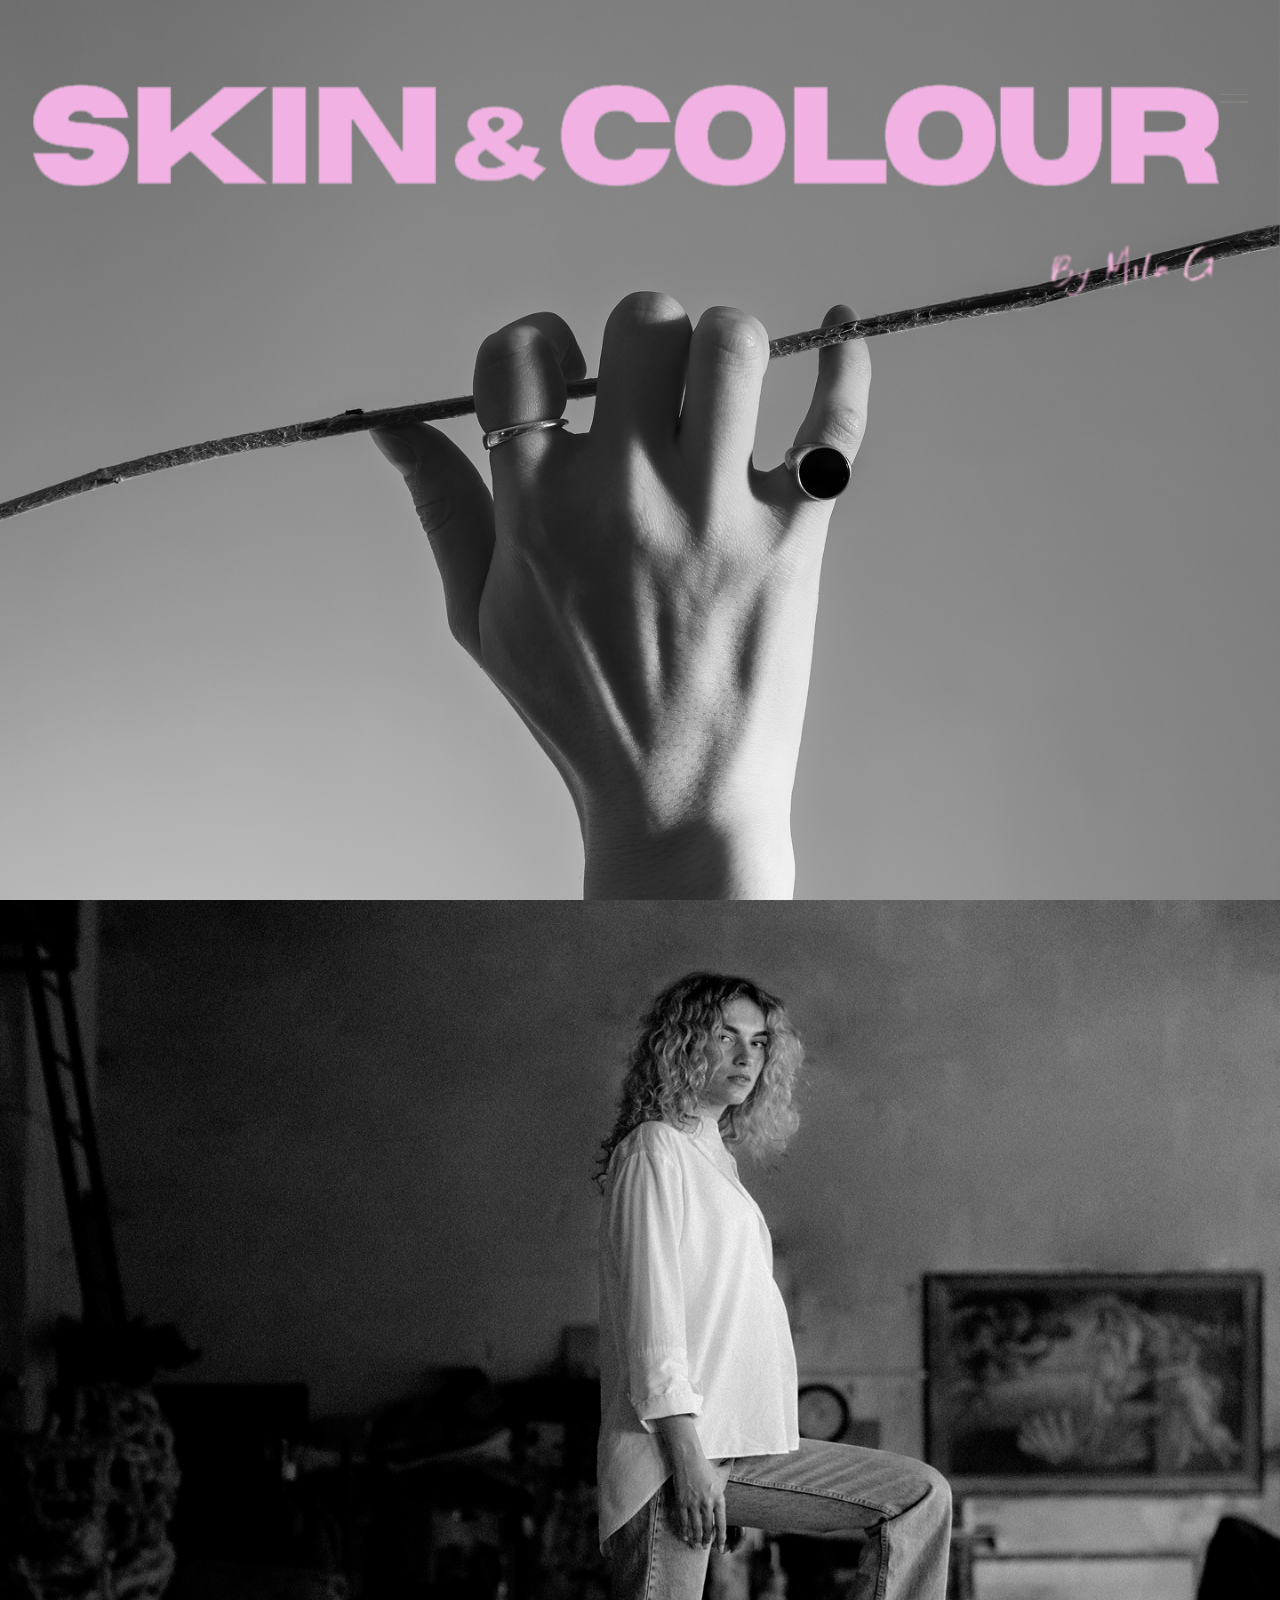
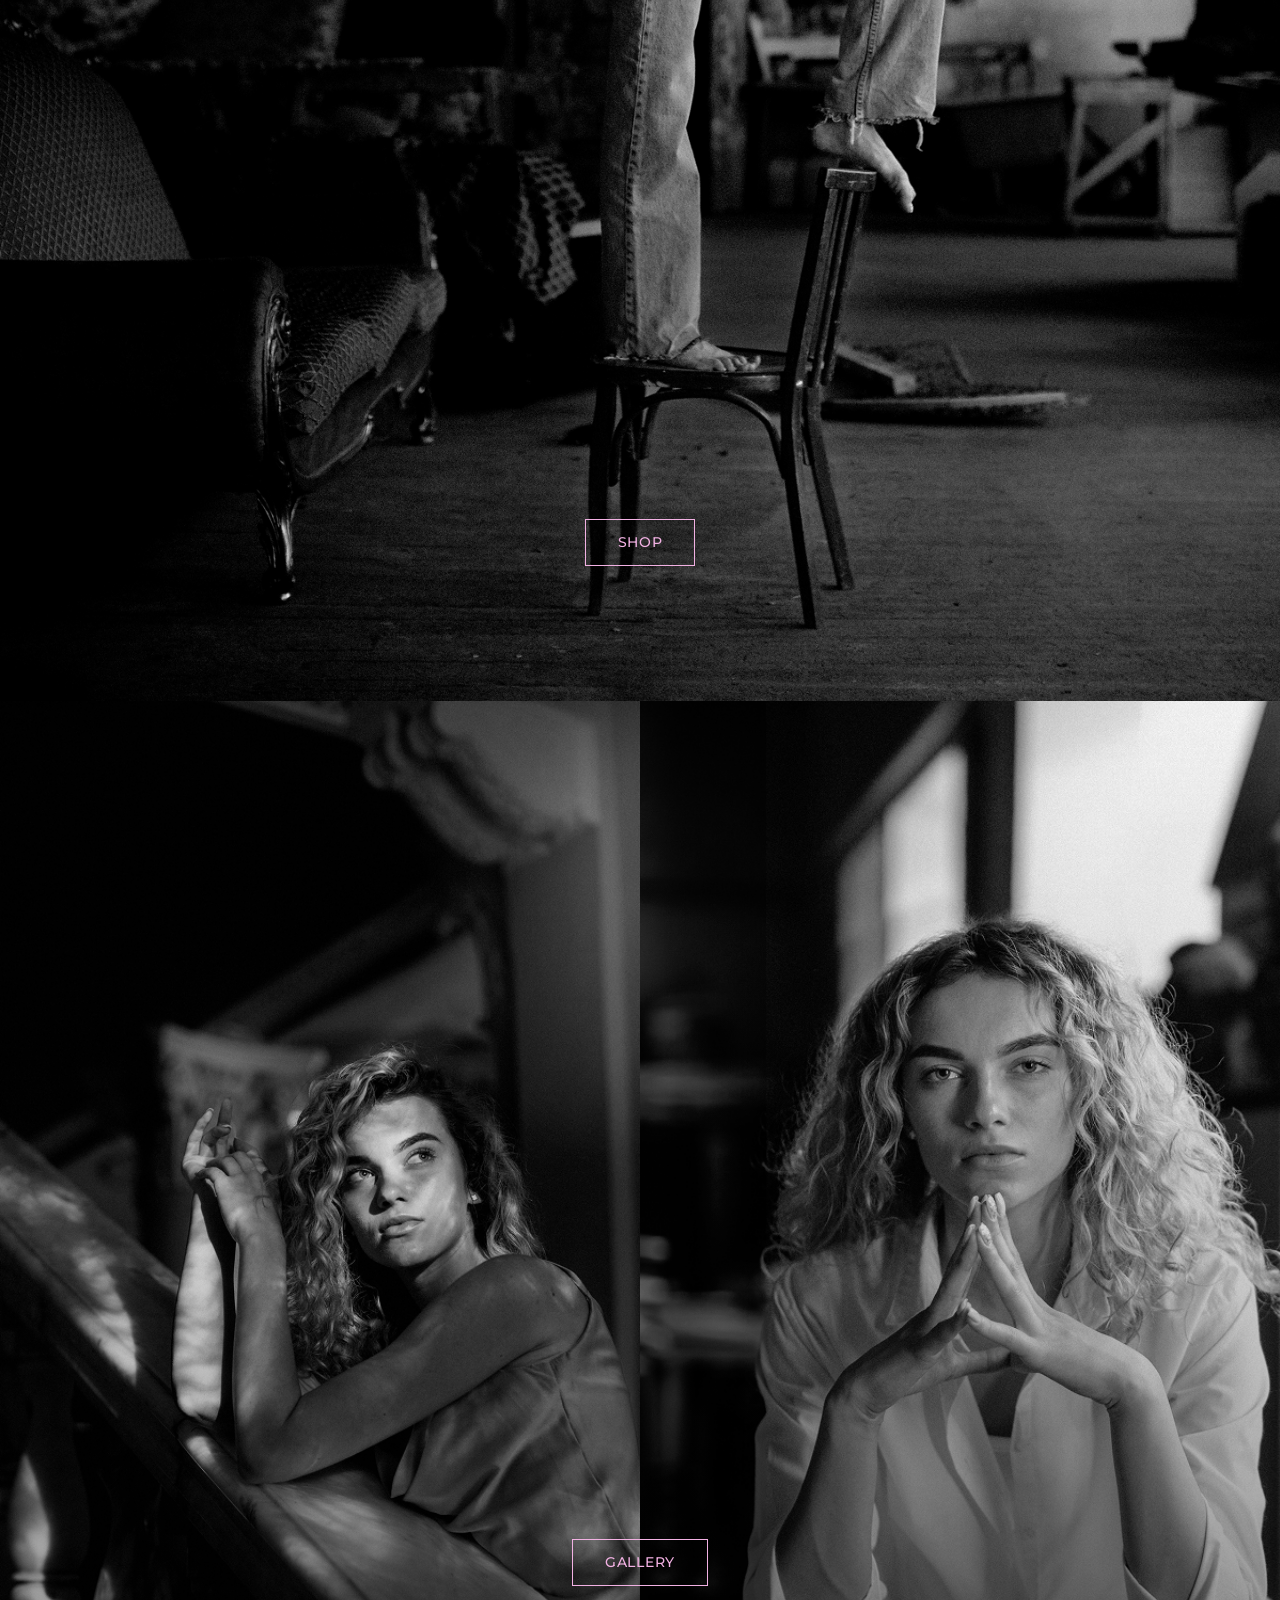
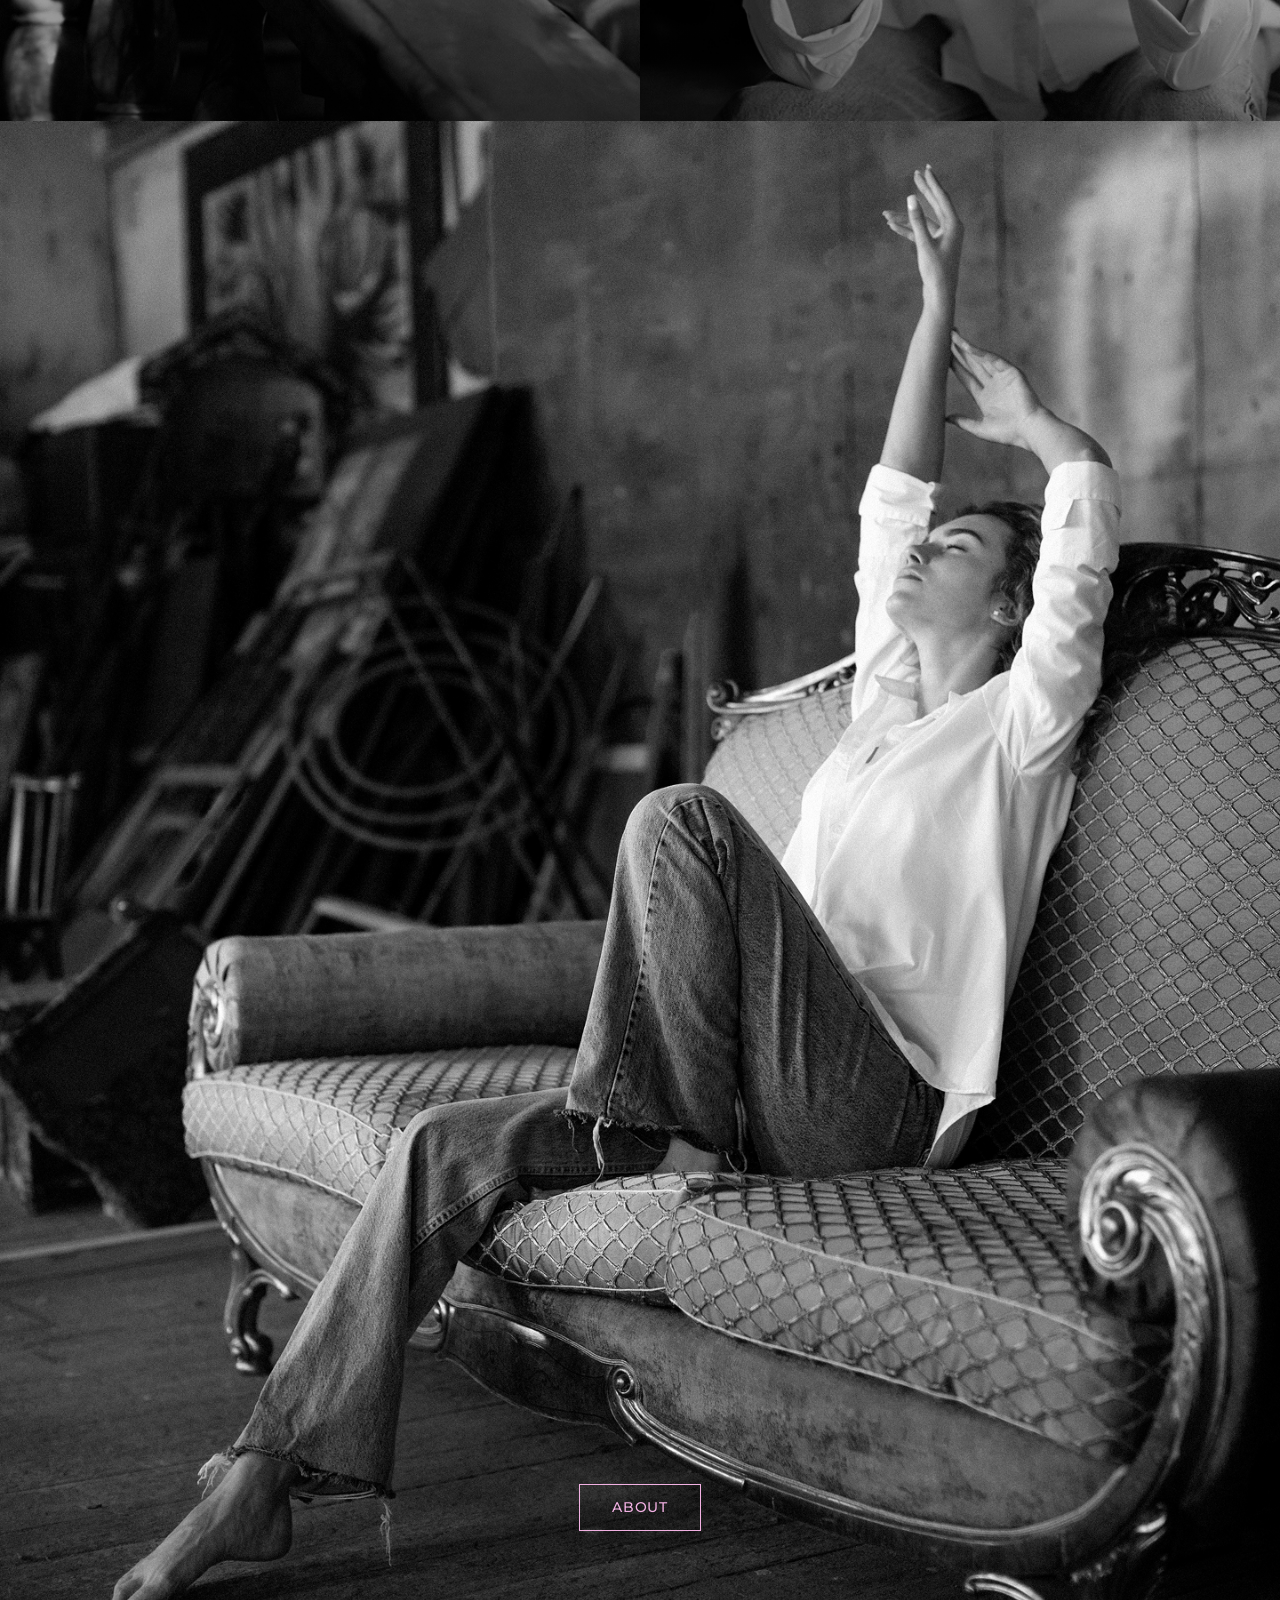
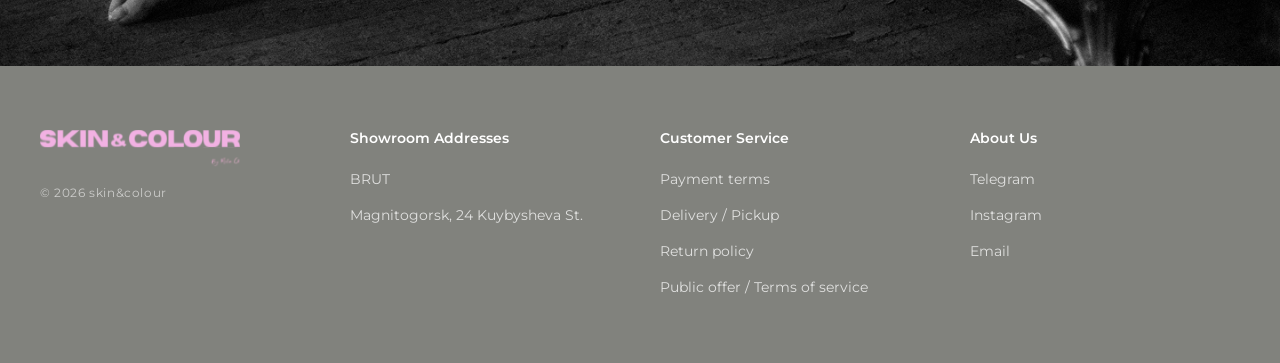
==== index.html @ 5b5ee3be "first commit" ====
<!DOCTYPE html>
<html lang="pt-BR">
<head>
  <meta charset="UTF-8">
  <meta name="viewport" content="width=device-width, initial-scale=1.0">
  <title>Mila — Skin &amp; Colour</title>
  <meta name="description" content="Mila — Skin &amp; Colour. Fotografia editorial e e-commerce.">

  <!-- Fonts -->
  <link rel="preconnect" href="https://fonts.googleapis.com">
  <link rel="preconnect" href="https://fonts.gstatic.com" crossorigin>
  <link href="https://fonts.googleapis.com/css2?family=Montserrat:ital,wght@0,300;0,400;0,500;0,600;0,700;0,800;1,400&display=swap" rel="stylesheet">

  <!-- Styles -->
  <link rel="stylesheet" href="assets/css/main.css">
</head>
<body>

  <!-- Barra de fundo cinza (aparece ao scrollar, fica atrás do header) -->
  <div class="header__bg" aria-hidden="true"></div>

  <!-- ===== HEADER ===== -->
  <header class="header" role="banner">
    <a class="header__logo" href="index.html" aria-label="Mila — página inicial">
      <img src="assets/img/logo.svg" alt="Mila — Skin &amp; Colour">
    </a>

    <button
      class="header__menu-toggle"
      aria-label="Abrir menu"
      aria-expanded="false"
      aria-controls="nav-drawer"
    >
      <span></span>
      <span></span>
    </button>
  </header>

  <!-- Overlay escuro atrás do drawer -->
  <div class="nav-overlay" aria-hidden="true"></div>

  <!-- ===== NAV DRAWER ===== -->
  <nav class="nav-drawer" id="nav-drawer" aria-label="Menu principal">
    <button
      class="nav-drawer__close"
      aria-label="Fechar menu"
    ></button>

    <ul class="nav-drawer__nav" role="list">
      <li><a class="nav-drawer__link" href="index.html">Home</a></li>
      <li><a class="nav-drawer__link" href="shop.html">Shop</a></li>
      <li><a class="nav-drawer__link" href="gallery.html">Gallery</a></li>
      <li><a class="nav-drawer__link" href="about.html">About</a></li>
      <li><a class="nav-drawer__link" href="contact.html">Contact</a></li>
    </ul>
  </nav>

  <main>

    <!-- ===== HERO ===== -->
    <section class="hero" aria-label="Hero">
      <img
        class="hero__image"
        src="assets/img/close-up-hand-with-rings-holding-plant 1.png"
        alt="Detalhe de mão com anéis segurando uma planta"
        loading="eager"
        fetchpriority="high"
      >
    </section>

    <!-- ===== SHOP ===== -->
    <section class="shop" id="shop" aria-label="Shop">
      <img
        class="shop__image"
        src="assets/img/black-white-portrait-beautiful-woman-posing-indoors-chair 2.png"
        alt="Retrato em preto e branco de mulher posando em ambiente interno com cadeira"
        loading="lazy"
      >
      <div class="shop__overlay">
        <a class="btn btn--outline" href="shop.html">Shop</a>
      </div>
    </section>

    <!-- ===== GALLERY ===== -->
    <section class="gallery" id="gallery" aria-label="Gallery">
      <div class="gallery__image-wrap">
        <img
          class="gallery__image"
          src="assets/img/black-white-portrait-beautiful-woman-posing-indoors-dress 1.png"
          alt="Retrato em preto e branco de mulher posando com vestido em ambiente interno"
          loading="lazy"
        >
      </div>
      <div class="gallery__image-wrap">
     <img
        class="about__image"
        src="assets/img/black-white-portrait-beautiful-woman-posing-indoors-chair 3.png"
        alt="Retrato em preto e branco de mulher posando em ambiente interno"
        loading="lazy"
      >
      </div>
      <div class="gallery__overlay">
        <a class="btn btn--outline" href="gallery.html">Gallery</a>
      </div>
    </section>

    <!-- ===== ABOUT ===== -->
    <section class="about" id="about" aria-label="About">
      <img
          class="gallery__image"
          src="assets/img/black-white-portrait-beautiful-woman-posing-indoors-couch 2.png"
          alt="Retrato em preto e branco de mulher posando em sofá"
          loading="lazy"
        >
           
      <div class="about__overlay">
        <a class="btn btn--outline" href="about.html">About</a>
      </div>
    </section>

  </main>

  <!-- ===== FOOTER ===== -->
  <footer class="footer" role="contentinfo">

    <!-- Coluna 1: Logo + copyright -->
    <div class="footer__brand">
      <a class="footer__logo" href="index.html" aria-label="Mila — página inicial">
        <img src="assets/img/logo.svg" alt="Mila — Skin &amp; Colour">
      </a>
      <p class="footer__copy">&copy; 2026 skin&amp;colour</p>
    </div>

    <!-- Coluna 2: Showroom -->
    <div class="footer__col">
      <h3 class="footer__col-title">Showroom Addresses</h3>
      <ul class="footer__col-list" role="list">
        <li><a class="footer__link" href="#">BRUT</a></li>
        <li><a class="footer__link" href="#">Magnitogorsk, 24 Kuybysheva St.</a></li>
      </ul>
    </div>

    <!-- Coluna 3: Customer Service -->
    <div class="footer__col">
      <h3 class="footer__col-title">Customer Service</h3>
      <ul class="footer__col-list" role="list">
        <li><a class="footer__link" href="#">Payment terms</a></li>
        <li><a class="footer__link" href="#">Delivery / Pickup</a></li>
        <li><a class="footer__link" href="#">Return policy</a></li>
        <li><a class="footer__link" href="#">Public offer / Terms of service</a></li>
      </ul>
    </div>

    <!-- Coluna 4: About Us -->
    <div class="footer__col">
      <h3 class="footer__col-title">About Us</h3>
      <ul class="footer__col-list" role="list">
        <li><a class="footer__link" href="#">Telegram</a></li>
        <li><a class="footer__link" href="#">Instagram</a></li>
        <li><a class="footer__link" href="#">Email</a></li>
      </ul>
    </div>

  </footer>

  <!-- Scripts -->
  <script src="assets/js/components/header.js"></script>
  <script src="assets/js/main.js"></script>

</body>
</html>
---- assets/css/main.css ----
@import url('https://fonts.googleapis.com/css2?family=Montserrat:ital,wght@0,300;0,400;0,500;0,600;0,700;0,800;1,400&display=swap');

@import 'variables.css';
@import 'reset.css';
@import 'typography.css';
@import 'buttons.css';

@import 'components/header.css';
@import 'components/hero.css';
@import 'components/shop.css';
@import 'components/gallery.css';
@import 'components/about.css';
@import 'components/footer.css';

@import 'pages/about-page.css';
@import 'pages/gallery-page.css';
@import 'pages/shop-page.css';
@import 'pages/product-page.css';
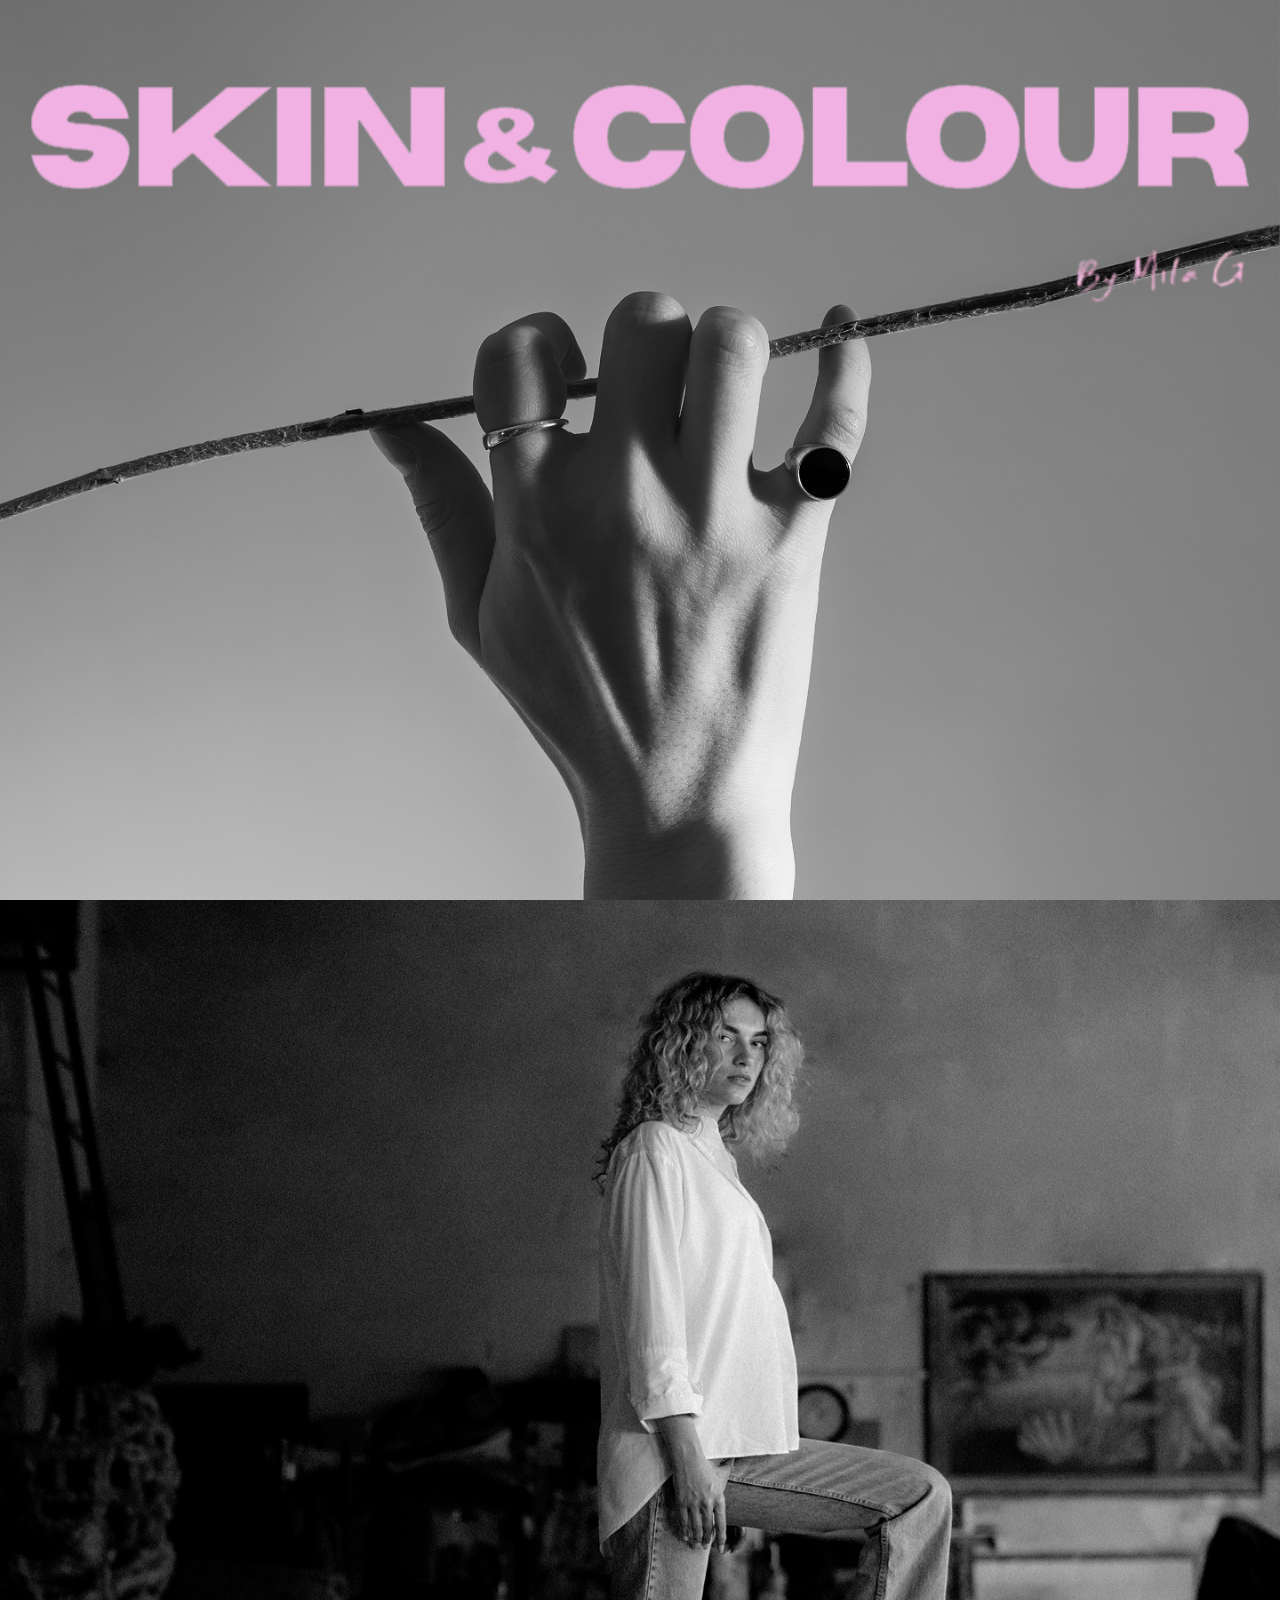
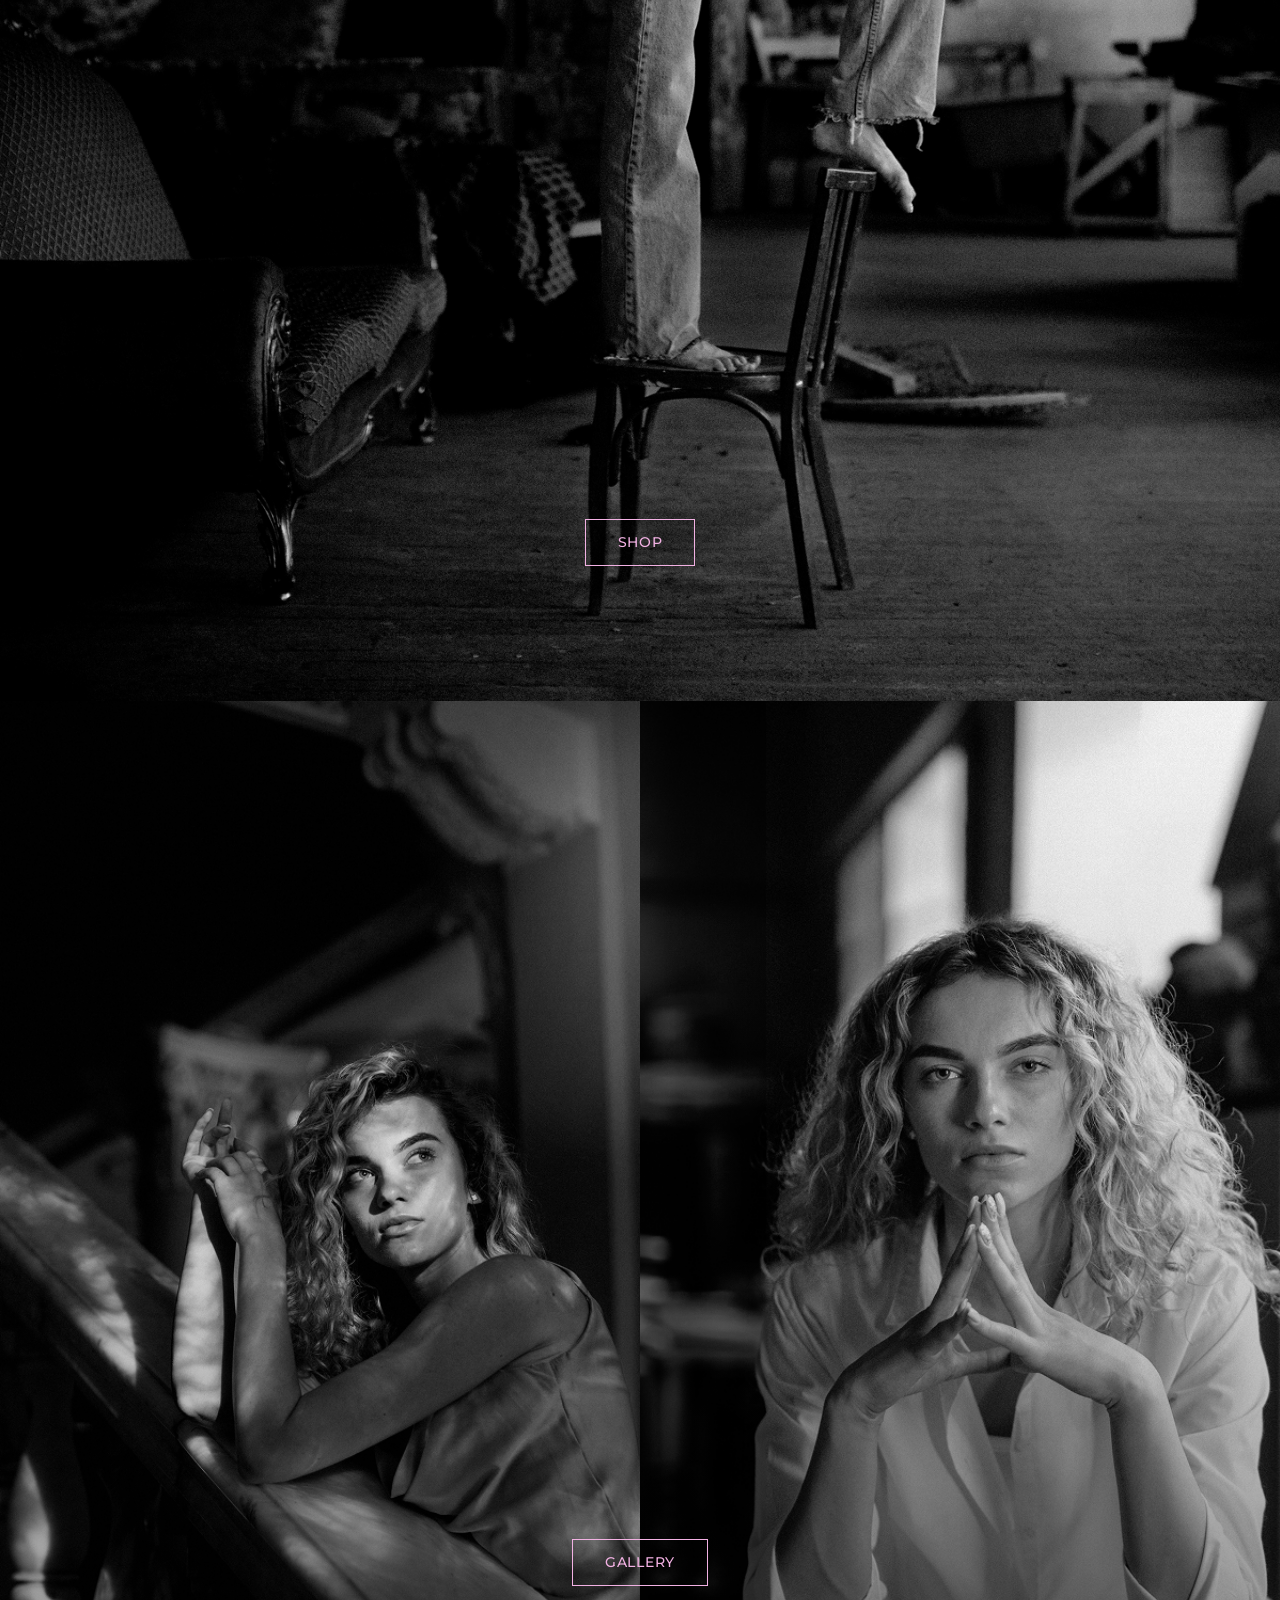
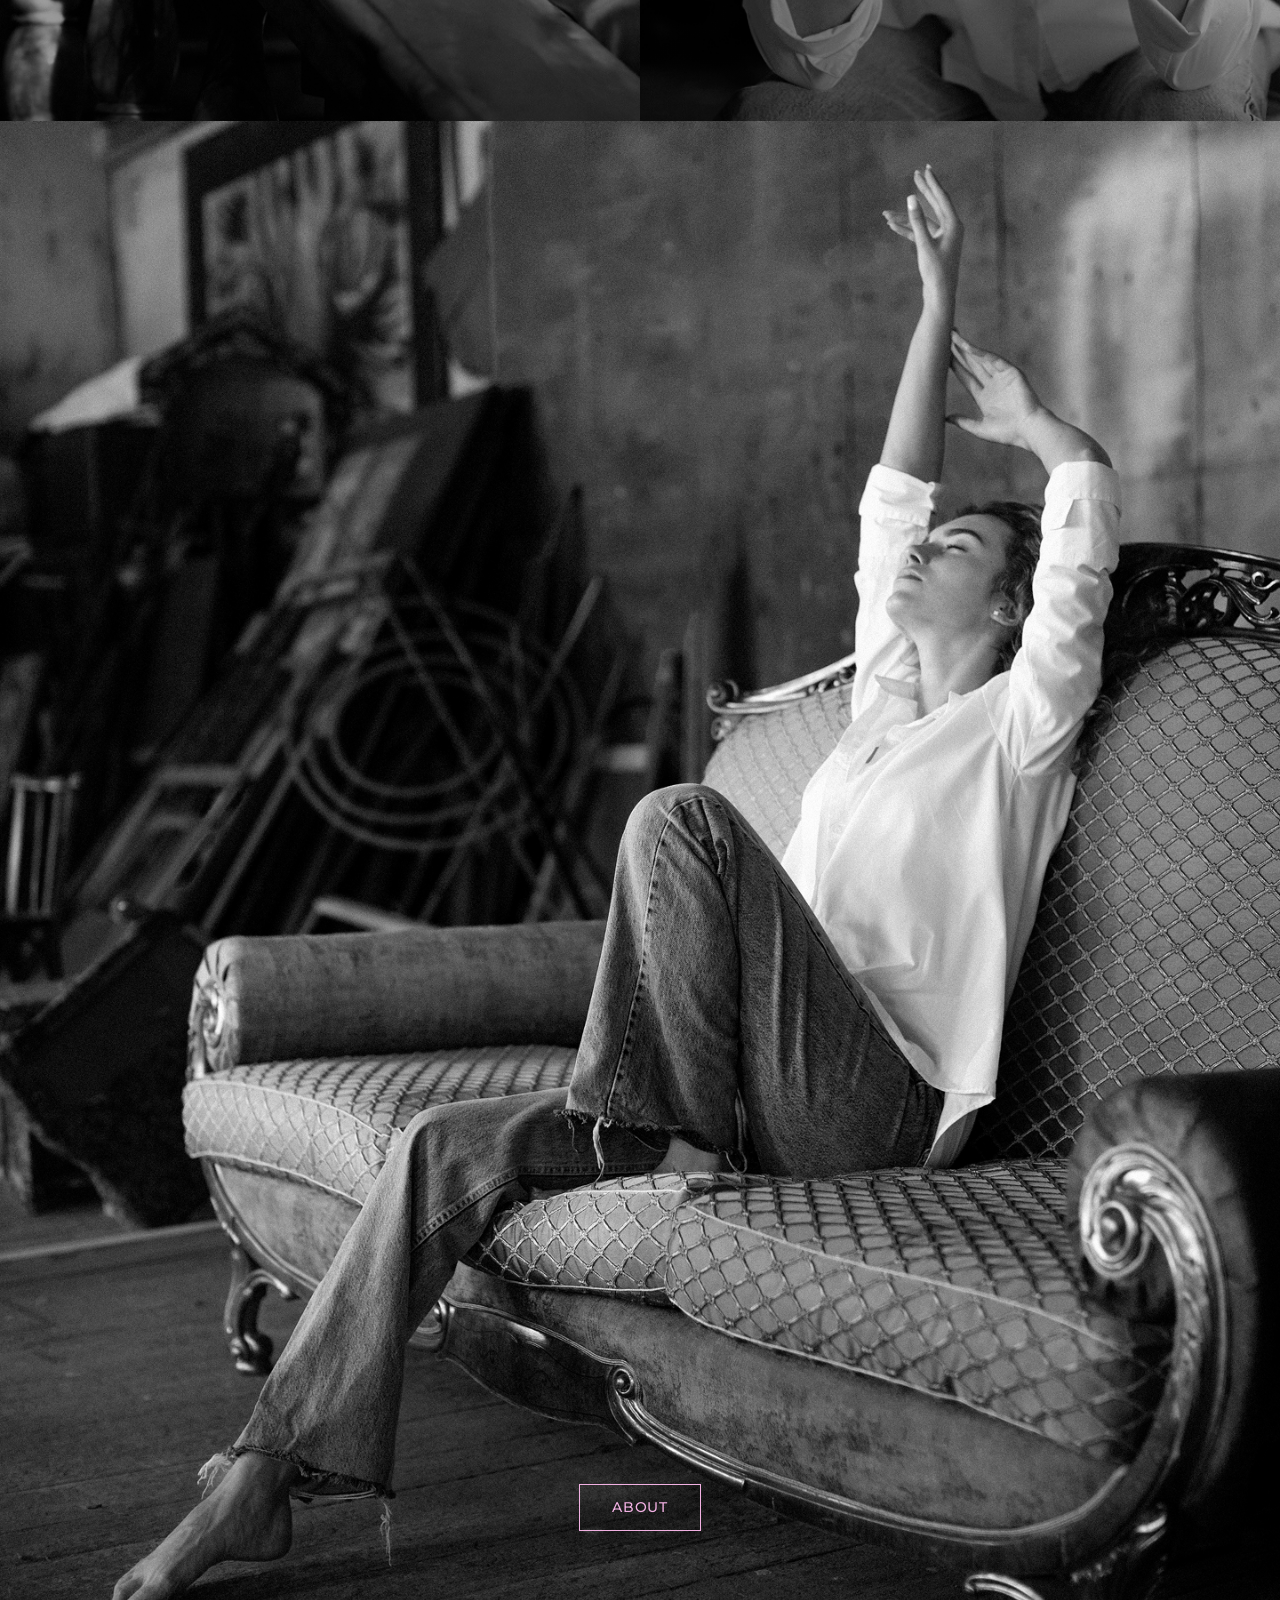
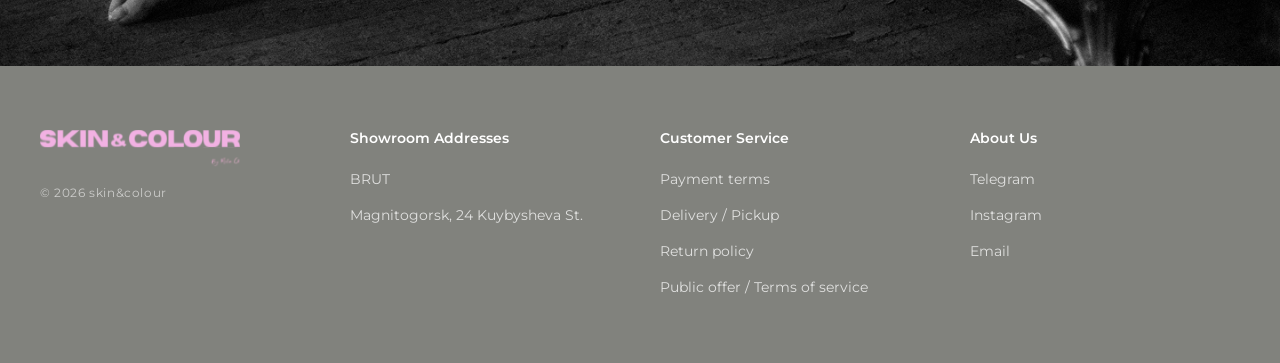
==== commit ec6bf686: "feat: responsive version" ====
--- a/index.html
+++ b/index.html
@@ -25,15 +25,20 @@
       <img src="assets/img/logo.svg" alt="Mila — Skin &amp; Colour">
     </a>
 
-    <button
-      class="header__menu-toggle"
-      aria-label="Abrir menu"
-      aria-expanded="false"
-      aria-controls="nav-drawer"
-    >
-      <span></span>
-      <span></span>
-    </button>
+    <div class="header__actions">
+      <button class="header__cart" aria-label="Carrinho de compras">
+        <img src="assets/img/cart.svg" alt="Carrinho" />
+      </button>
+      <button
+        class="header__menu-toggle"
+        aria-label="Abrir menu"
+        aria-expanded="false"
+        aria-controls="nav-drawer"
+      >
+        <span></span>
+        <span></span>
+      </button>
+    </div>
   </header>
 
   <!-- Overlay escuro atrás do drawer -->
@@ -135,8 +140,8 @@
     <div class="footer__col">
       <h3 class="footer__col-title">Showroom Addresses</h3>
       <ul class="footer__col-list" role="list">
-        <li><a class="footer__link" href="#">BRUT</a></li>
-        <li><a class="footer__link" href="#">Magnitogorsk, 24 Kuybysheva St.</a></li>
+        <li><span class="footer__link">BRUT</span></li>
+        <li><span class="footer__link">Magnitogorsk, 24 Kuybysheva St.</span></li>
       </ul>
     </div>
 
--- a/assets/css/main.css
+++ b/assets/css/main.css
@@ -16,3 +16,5 @@
 @import 'pages/gallery-page.css';
 @import 'pages/shop-page.css';
 @import 'pages/product-page.css';
+@import 'pages/shipping-page.css';
+@import 'pages/contact-page.css';
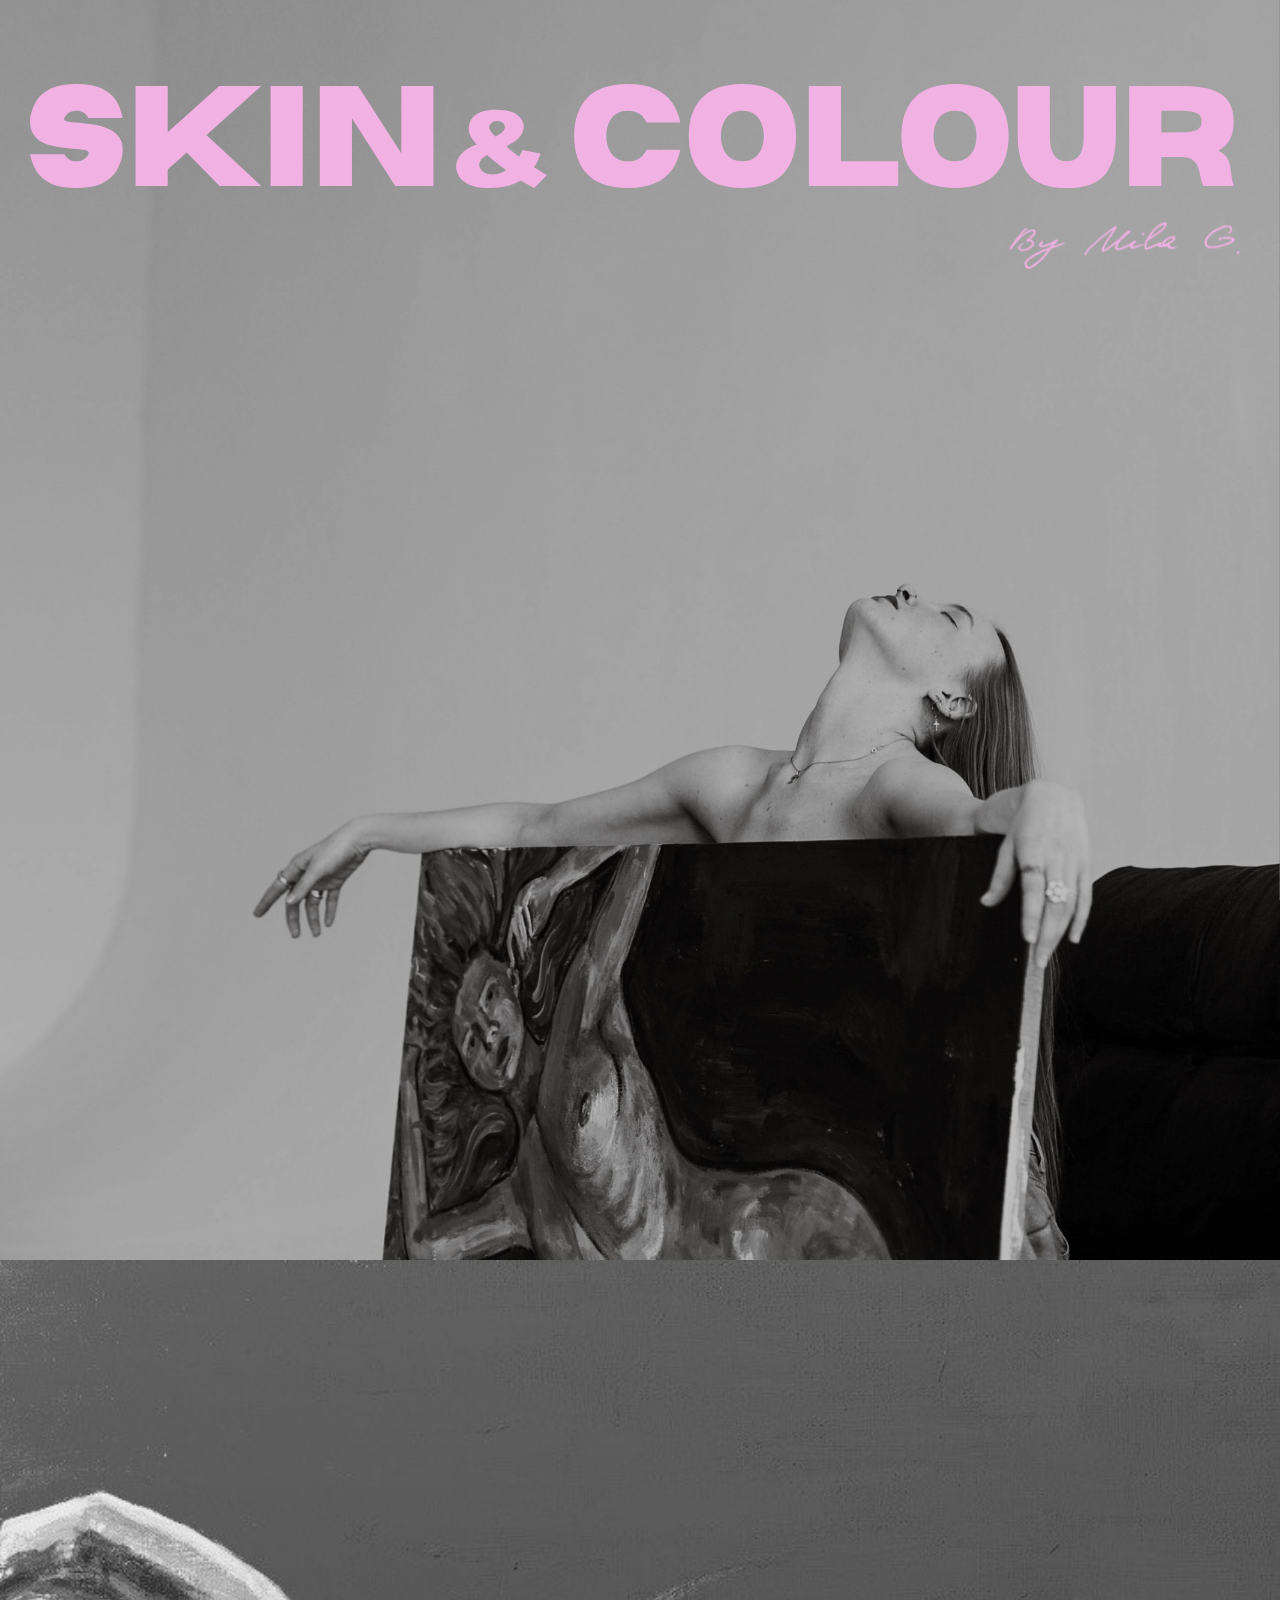
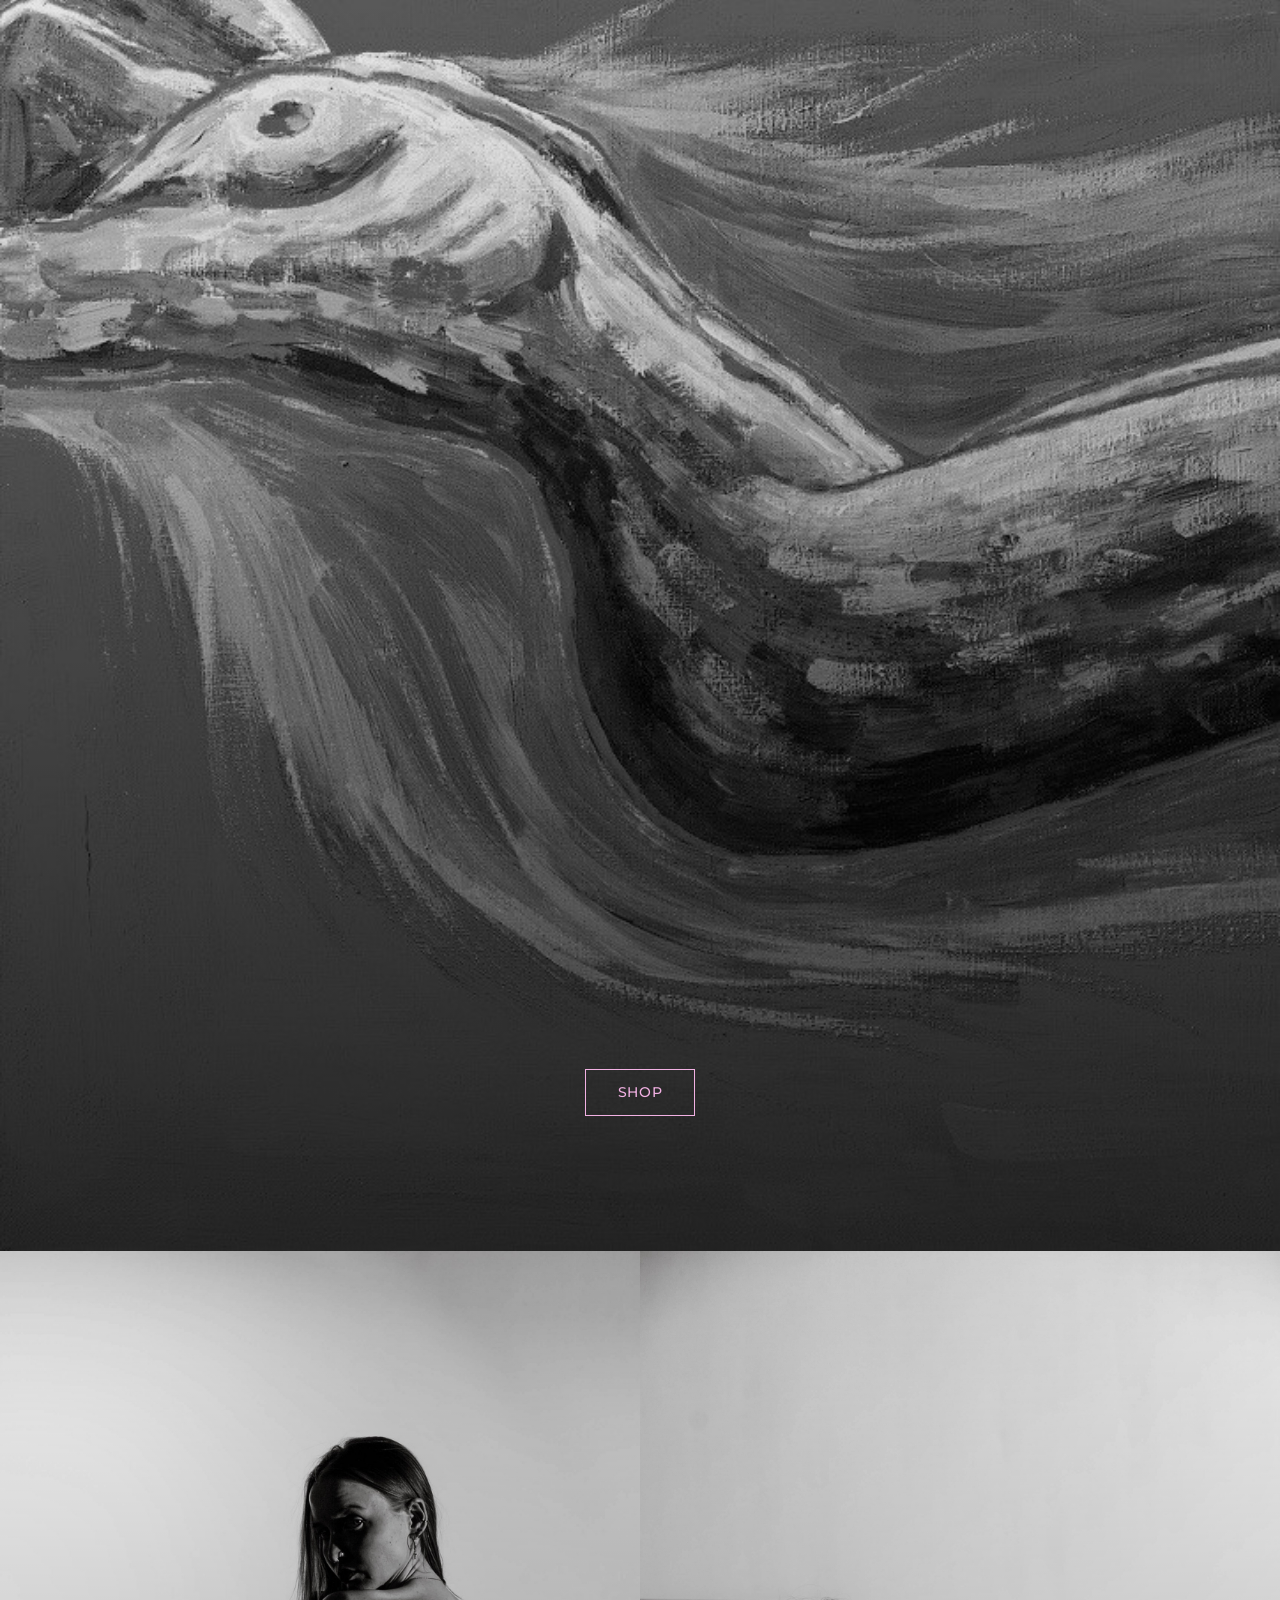
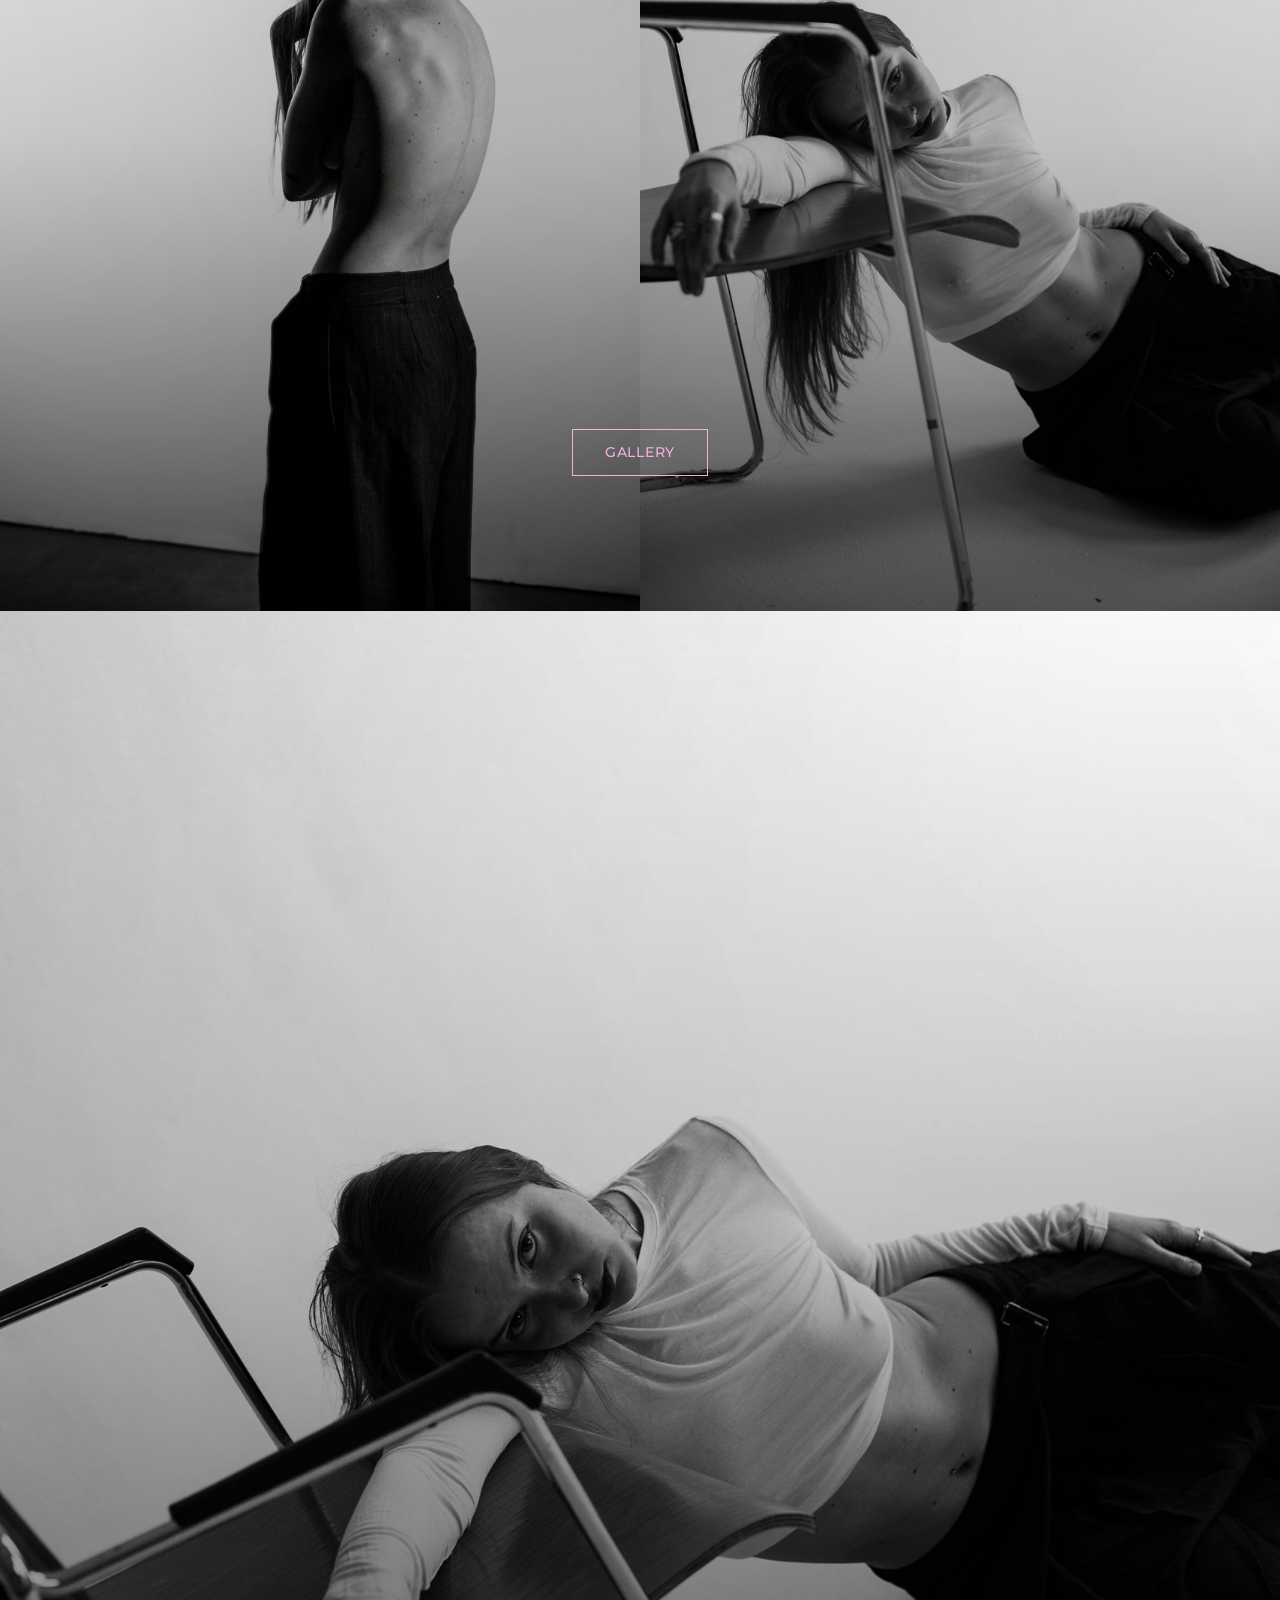
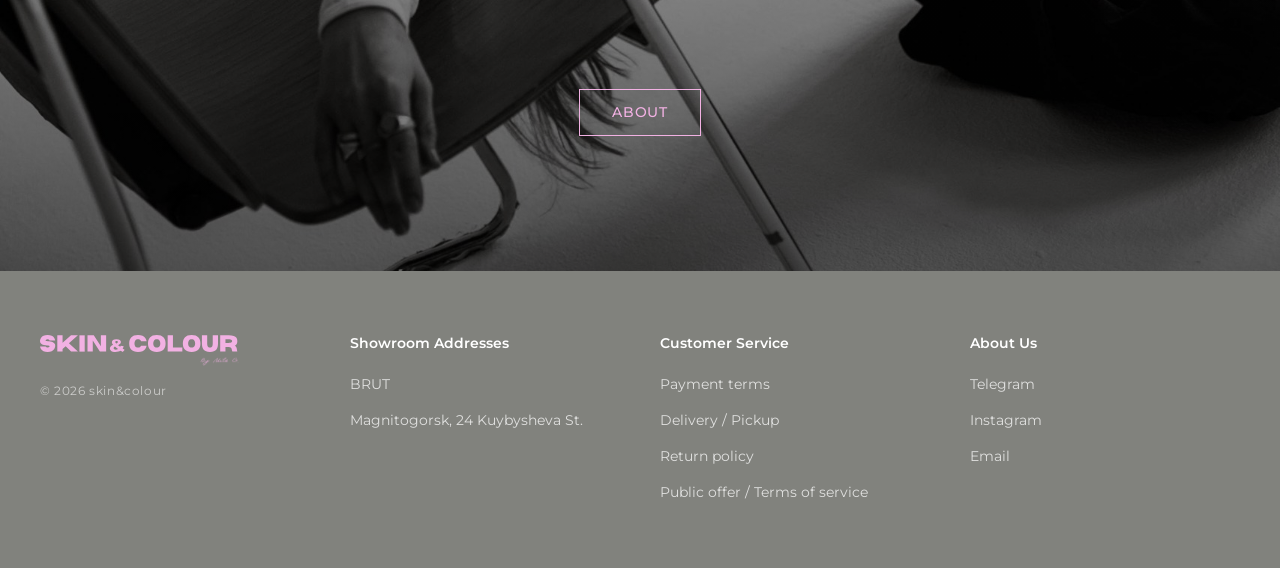
==== commit 757c1e46: "feat: atualizacao home page" ====
--- a/index.html
+++ b/index.html
@@ -22,7 +22,7 @@
   <!-- ===== HEADER ===== -->
   <header class="header" role="banner">
     <a class="header__logo" href="index.html" aria-label="Mila — página inicial">
-      <img src="assets/img/logo.svg" alt="Mila — Skin &amp; Colour">
+      <img src="assets/img/logomila.svg" alt="Mila — Skin &amp; Colour">
     </a>
 
     <div class="header__actions">
@@ -66,7 +66,7 @@
     <section class="hero" aria-label="Hero">
       <img
         class="hero__image"
-        src="assets/img/close-up-hand-with-rings-holding-plant 1.png"
+        src="assets/Photos/IMG_2158_resized.jpg"
         alt="Detalhe de mão com anéis segurando uma planta"
         loading="eager"
         fetchpriority="high"
@@ -77,7 +77,7 @@
     <section class="shop" id="shop" aria-label="Shop">
       <img
         class="shop__image"
-        src="assets/img/black-white-portrait-beautiful-woman-posing-indoors-chair 2.png"
+        src="assets/Photos/IMG_5375.JPG"
         alt="Retrato em preto e branco de mulher posando em ambiente interno com cadeira"
         loading="lazy"
       >
@@ -91,15 +91,15 @@
       <div class="gallery__image-wrap">
         <img
           class="gallery__image"
-          src="assets/img/black-white-portrait-beautiful-woman-posing-indoors-dress 1.png"
+          src="assets/Photos/IMG_2236_resized.jpg"
           alt="Retrato em preto e branco de mulher posando com vestido em ambiente interno"
           loading="lazy"
         >
       </div>
       <div class="gallery__image-wrap">
      <img
-        class="about__image"
-        src="assets/img/black-white-portrait-beautiful-woman-posing-indoors-chair 3.png"
+        class="gallery__image "
+        src="assets/Photos/IMG_2027_resized.jpg"
         alt="Retrato em preto e branco de mulher posando em ambiente interno"
         loading="lazy"
       >
@@ -112,8 +112,8 @@
     <!-- ===== ABOUT ===== -->
     <section class="about" id="about" aria-label="About">
       <img
-          class="gallery__image"
-          src="assets/img/black-white-portrait-beautiful-woman-posing-indoors-couch 2.png"
+          class="about__image"
+          src="assets/Photos/IMG_2026_resized.jpg"
           alt="Retrato em preto e branco de mulher posando em sofá"
           loading="lazy"
         >
@@ -131,7 +131,7 @@
     <!-- Coluna 1: Logo + copyright -->
     <div class="footer__brand">
       <a class="footer__logo" href="index.html" aria-label="Mila — página inicial">
-        <img src="assets/img/logo.svg" alt="Mila — Skin &amp; Colour">
+        <img src="assets/img/logomila.svg" alt="Mila — Skin &amp; Colour">
       </a>
       <p class="footer__copy">&copy; 2026 skin&amp;colour</p>
     </div>
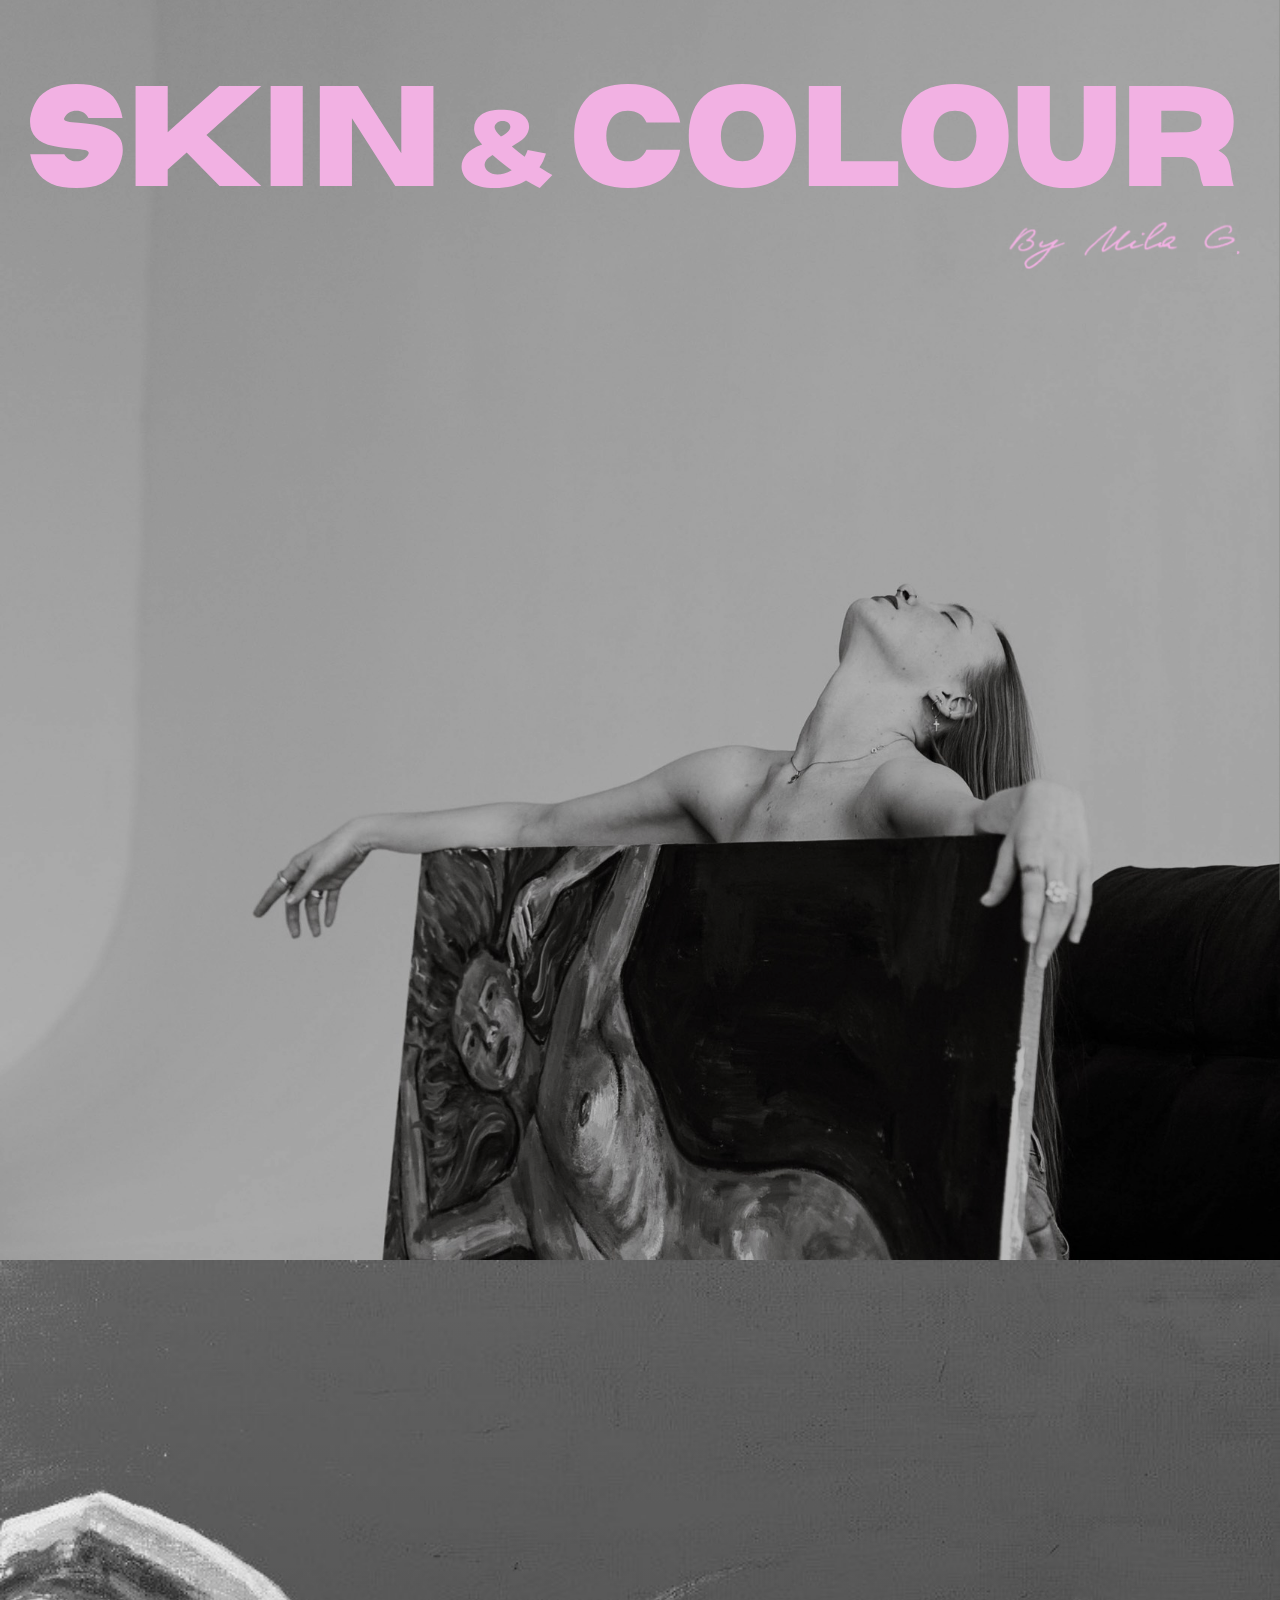
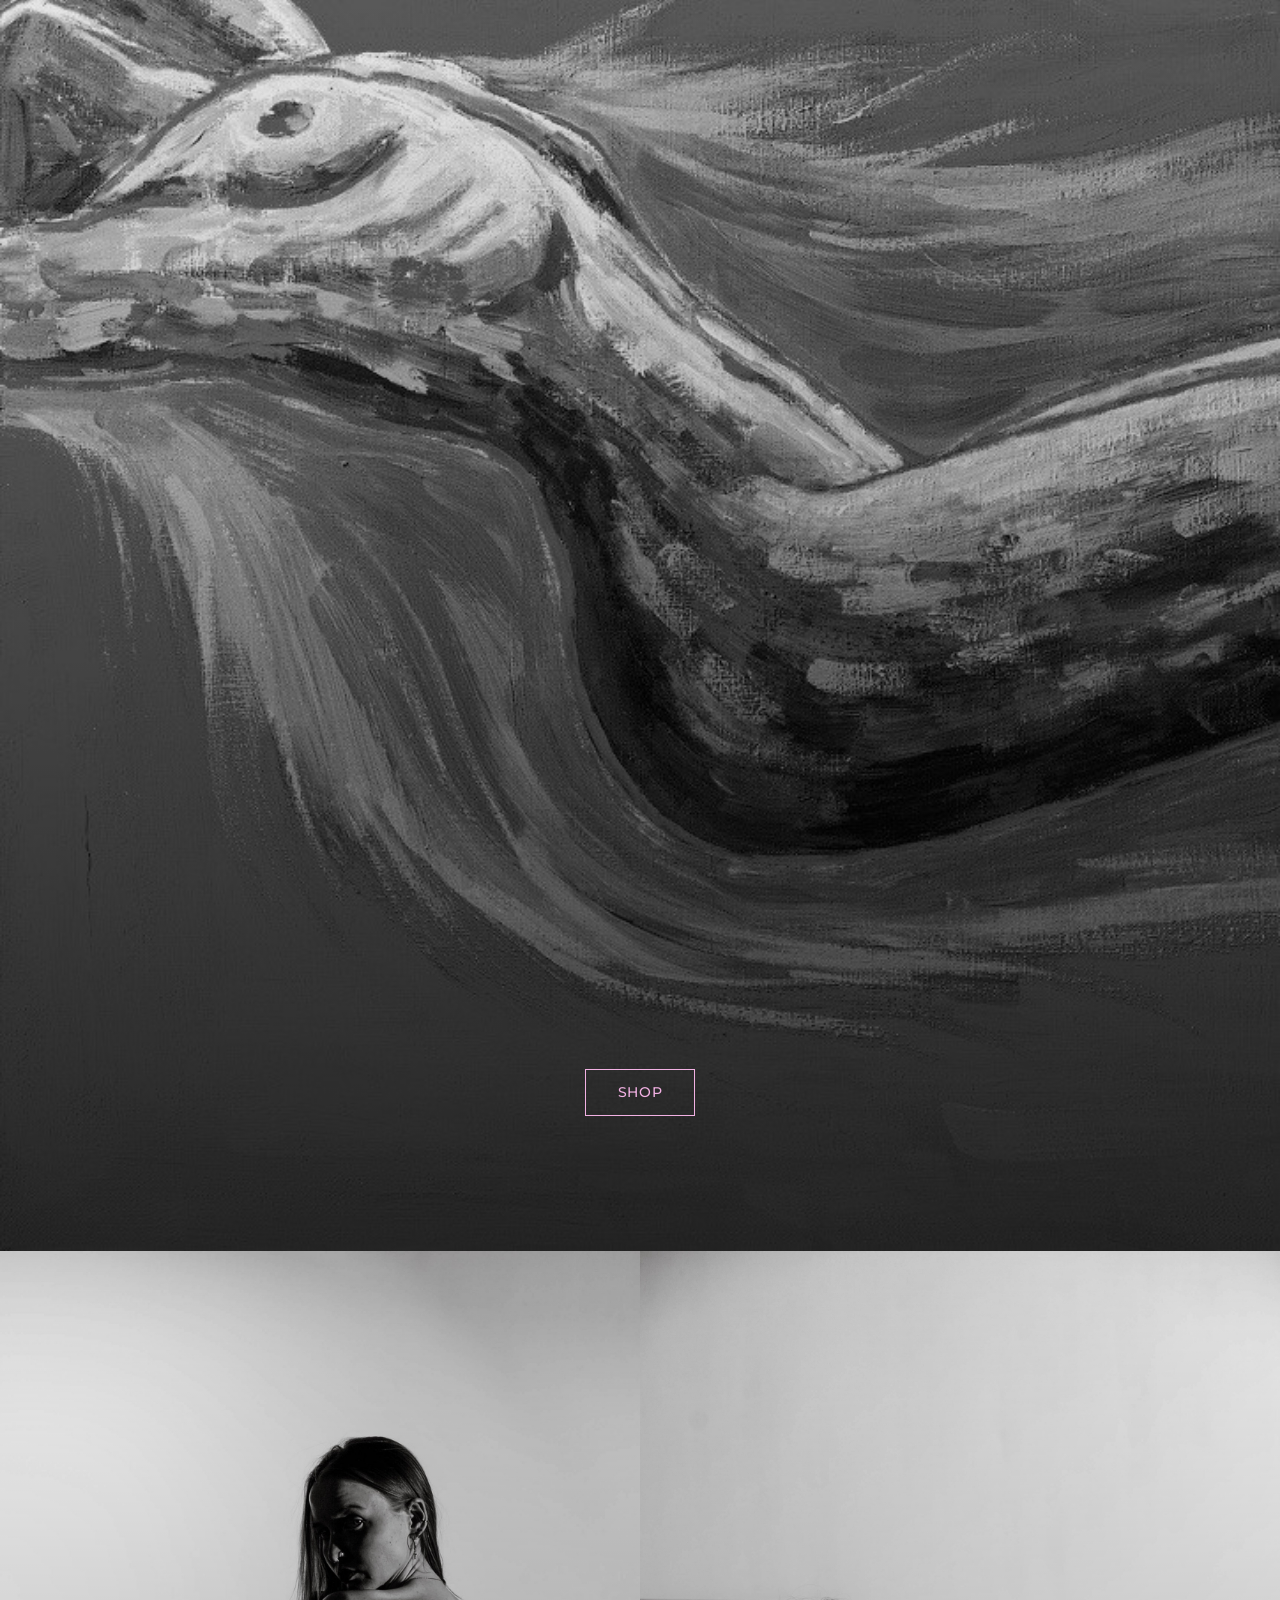
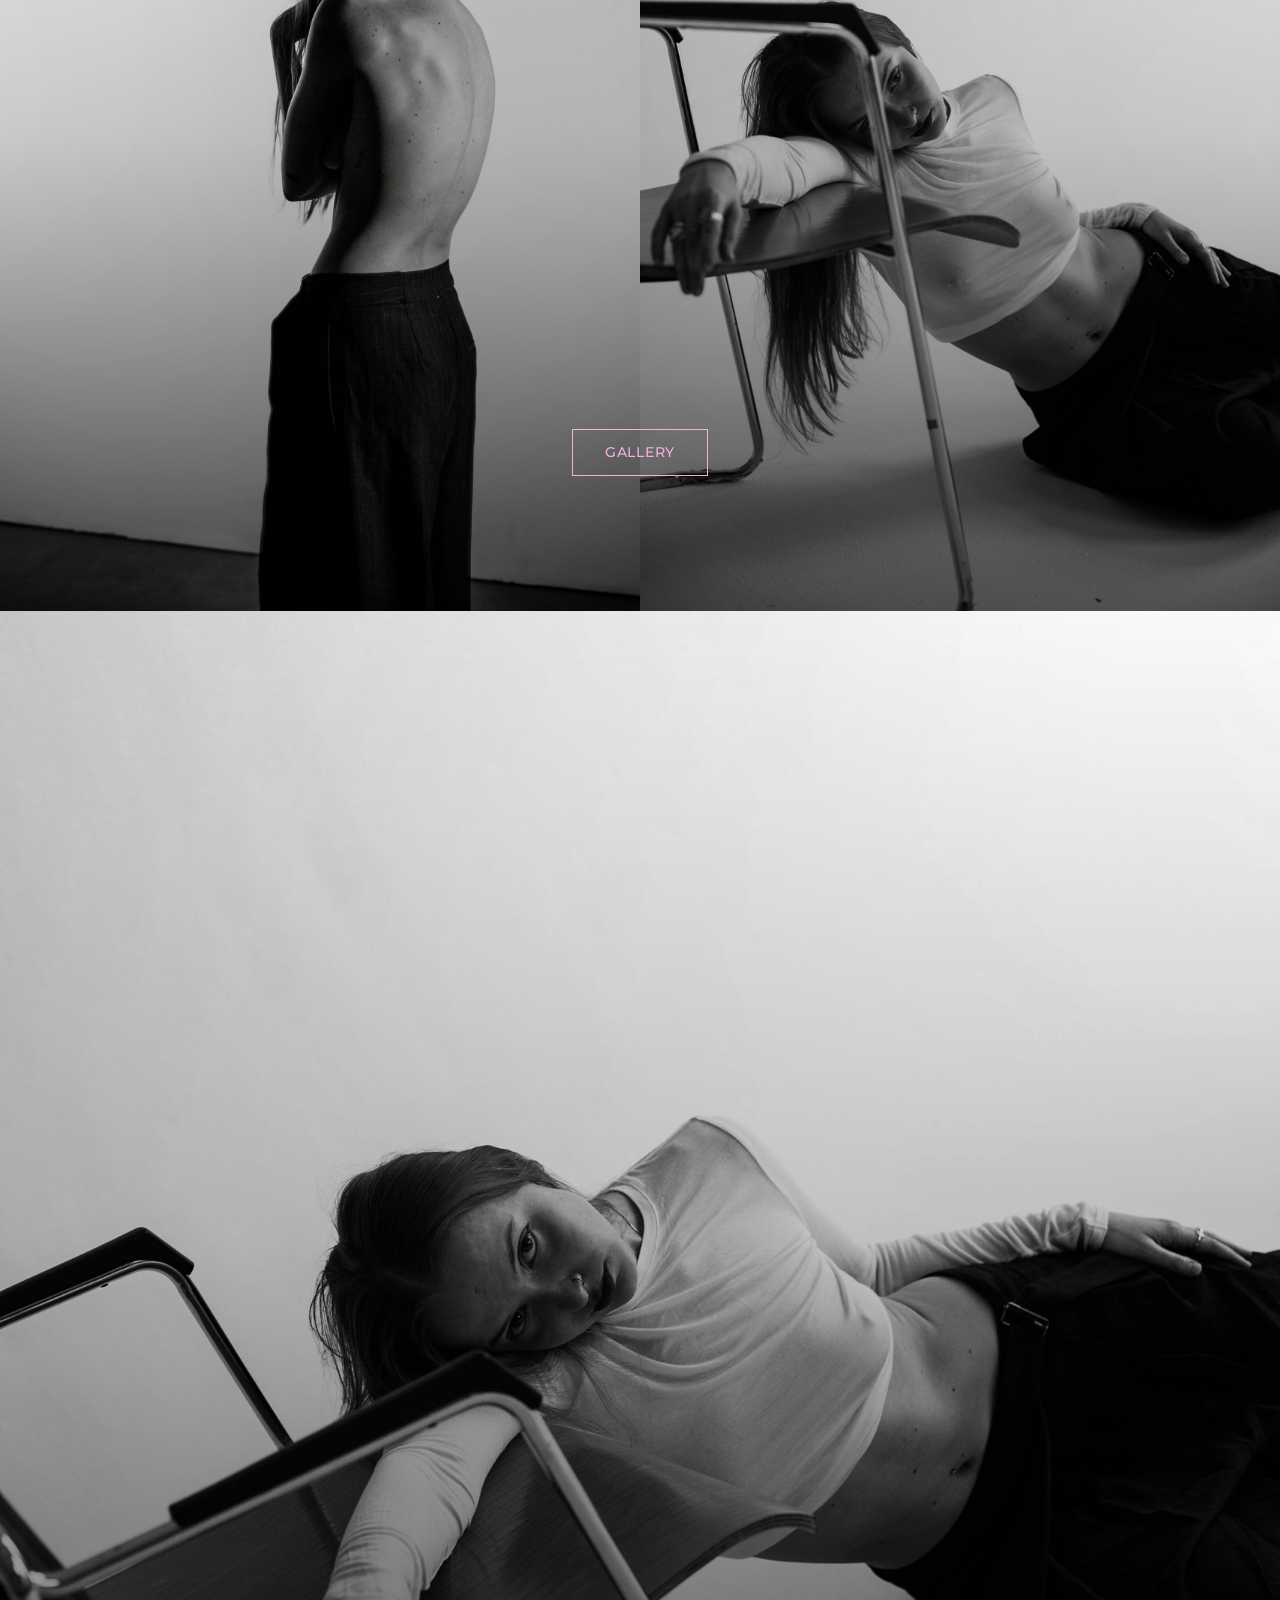
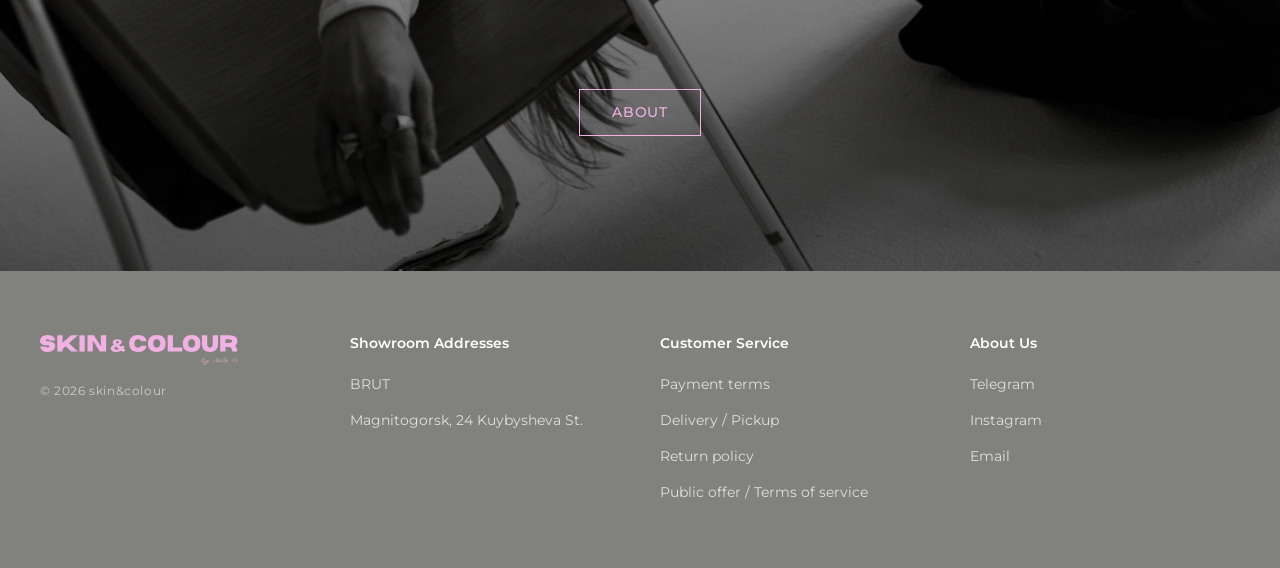
==== commit 3d97f3d7: "feat: shop single photos" ====
--- a/index.html
+++ b/index.html
@@ -150,7 +150,7 @@
       <h3 class="footer__col-title">Customer Service</h3>
       <ul class="footer__col-list" role="list">
         <li><a class="footer__link" href="#">Payment terms</a></li>
-        <li><a class="footer__link" href="#">Delivery / Pickup</a></li>
+        <li><a class="footer__link" href="shipping.html">Delivery / Pickup</a></li>
         <li><a class="footer__link" href="#">Return policy</a></li>
         <li><a class="footer__link" href="#">Public offer / Terms of service</a></li>
       </ul>
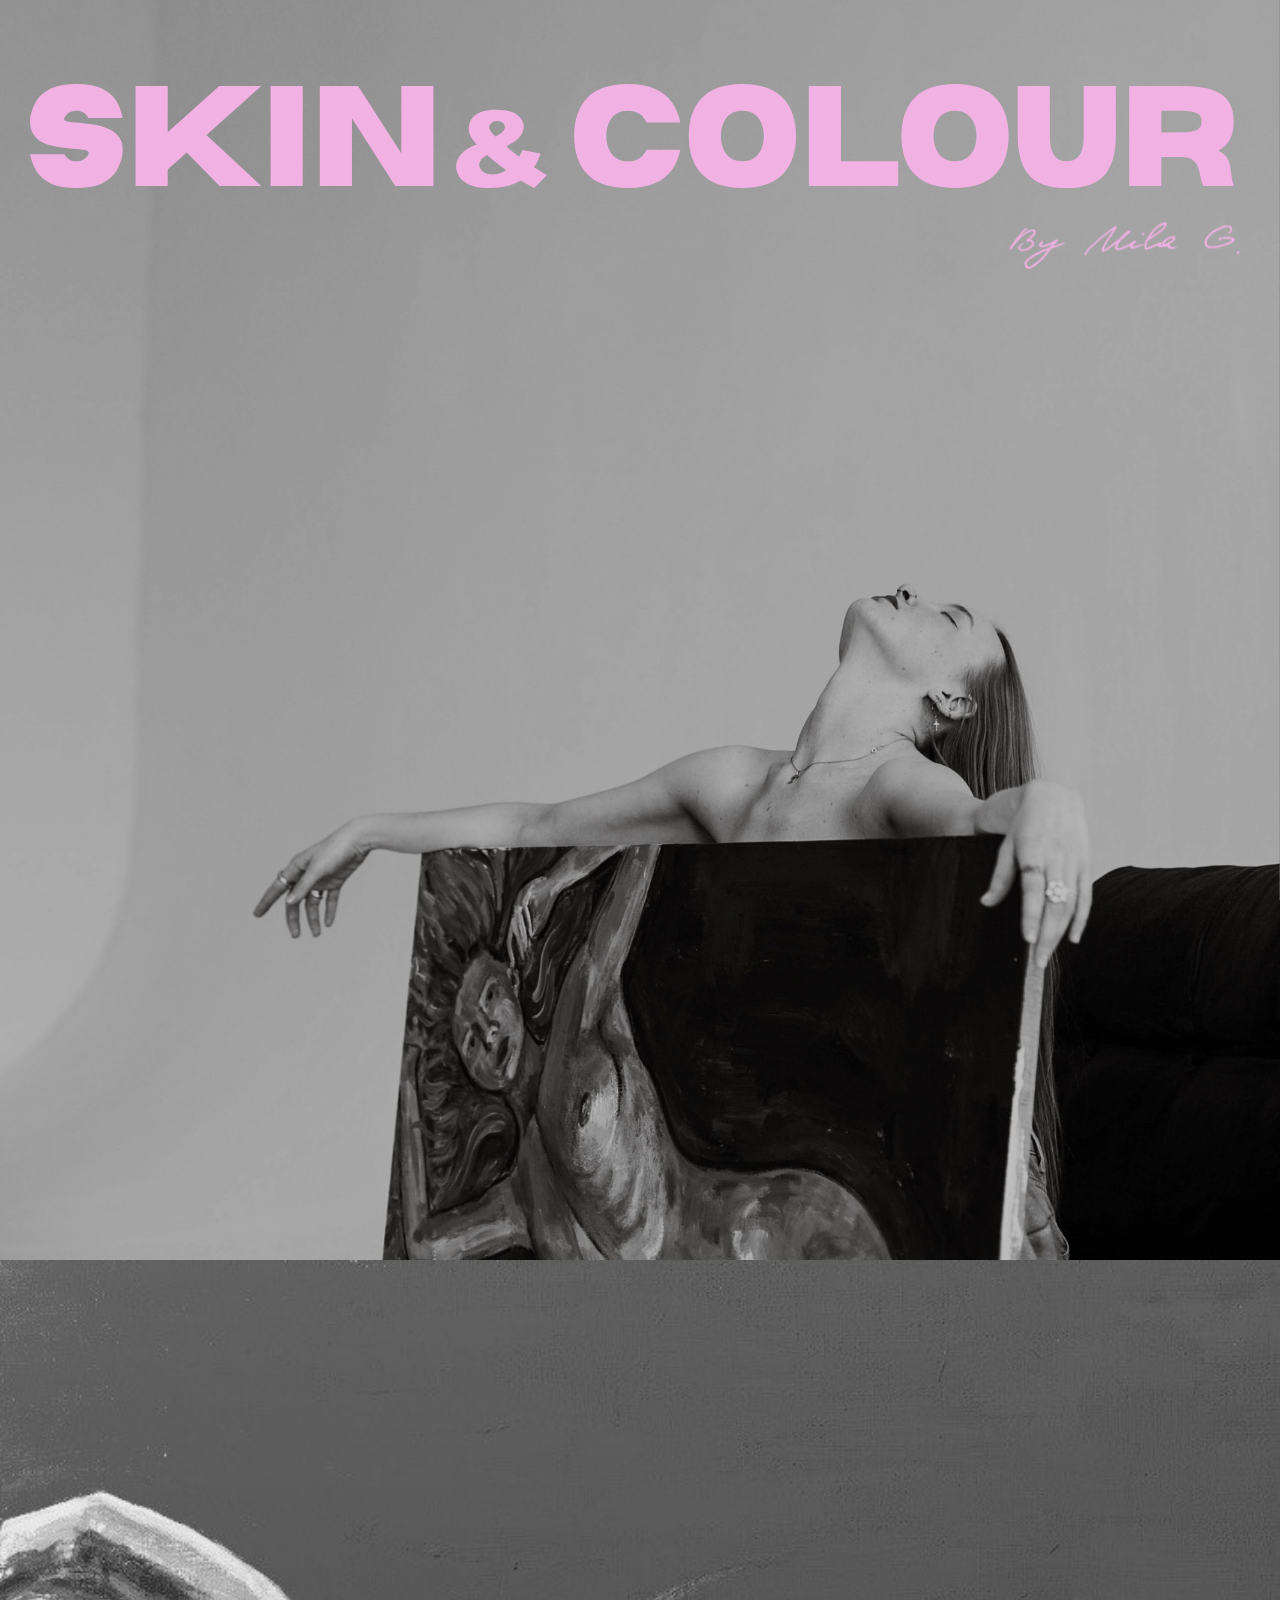
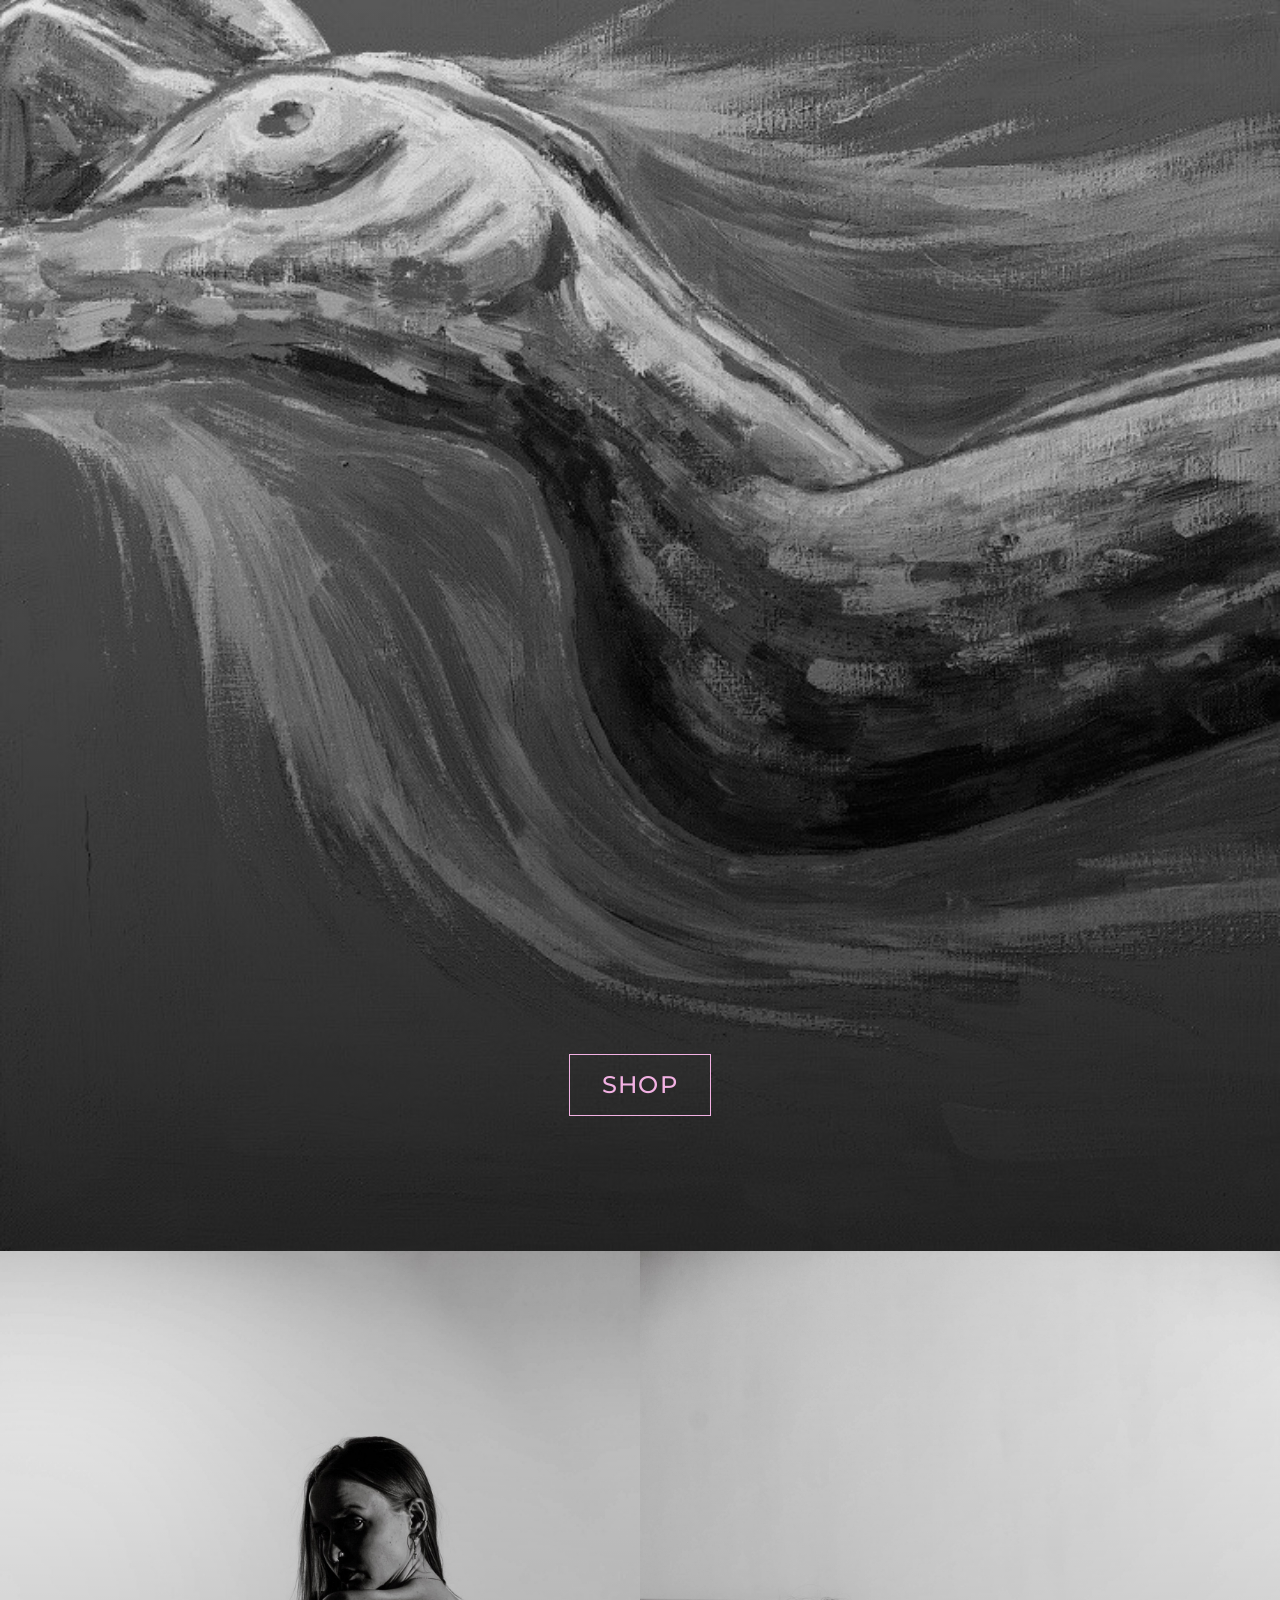
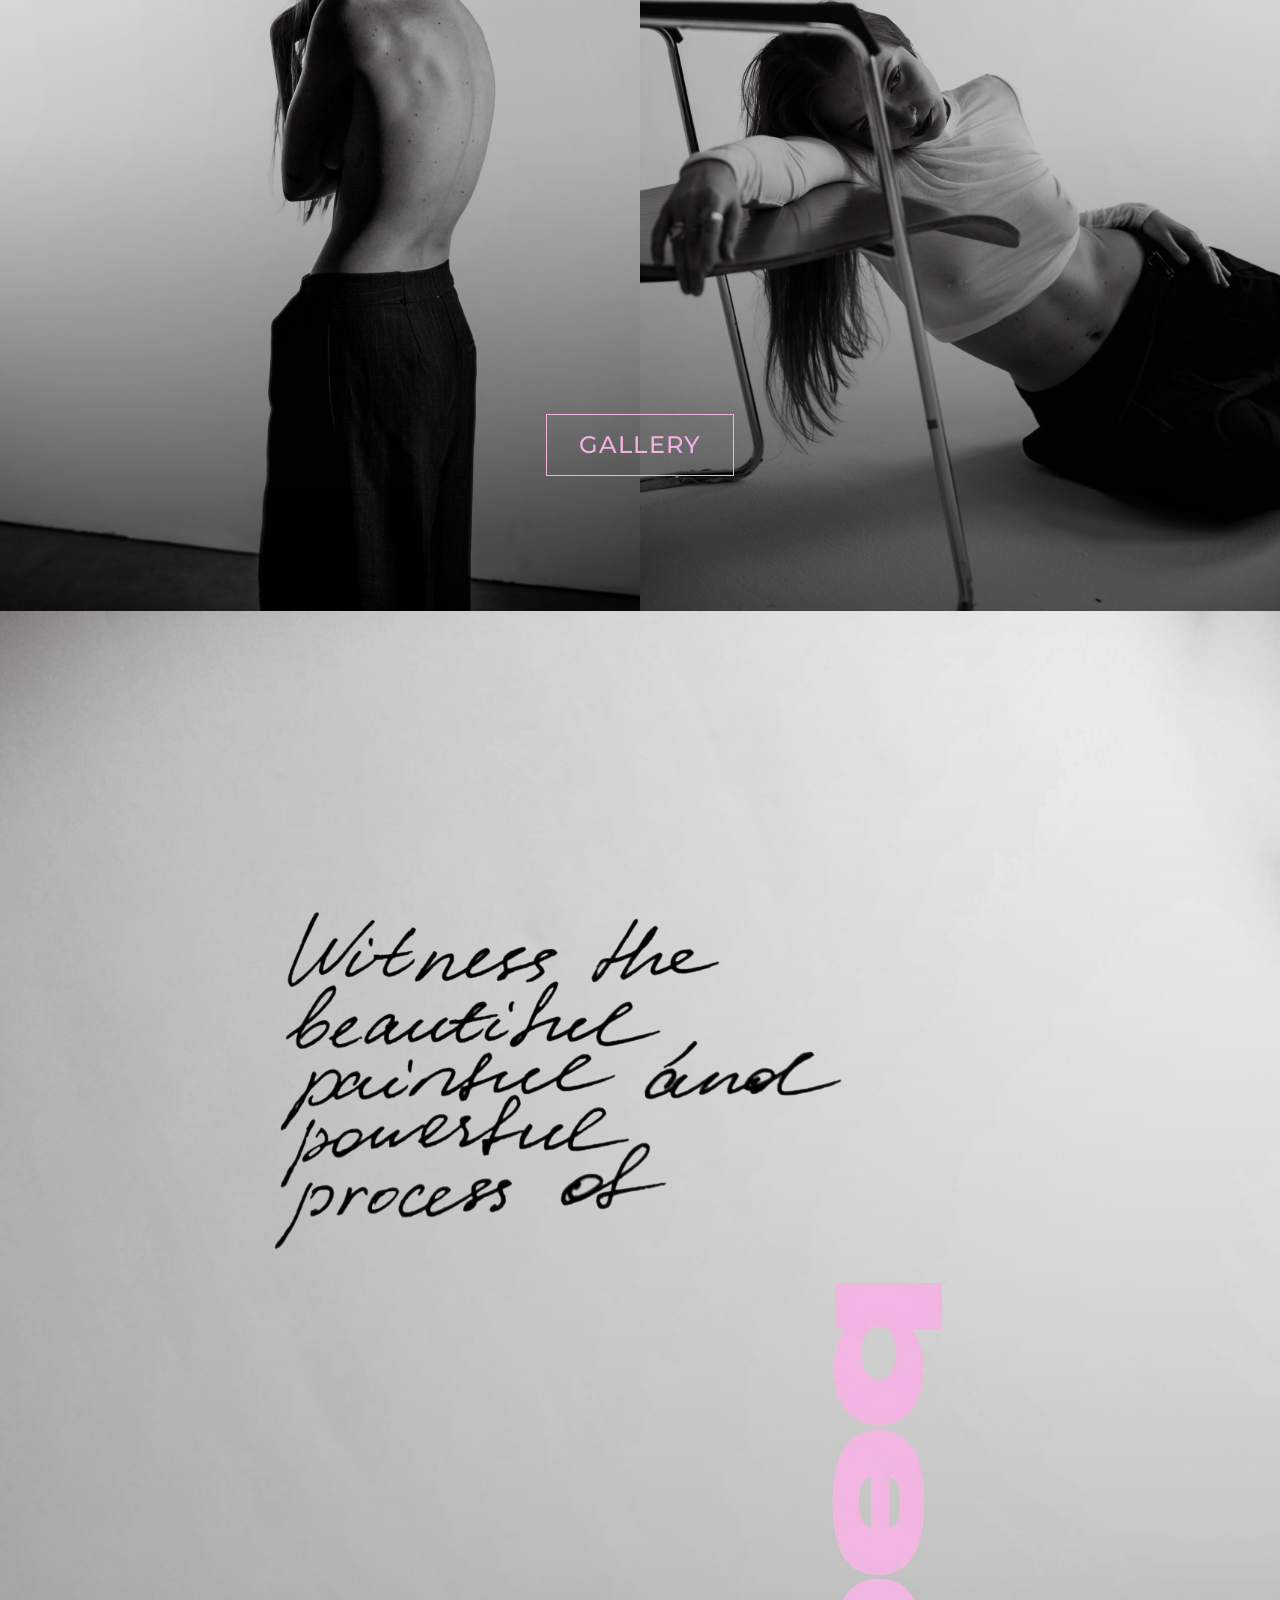
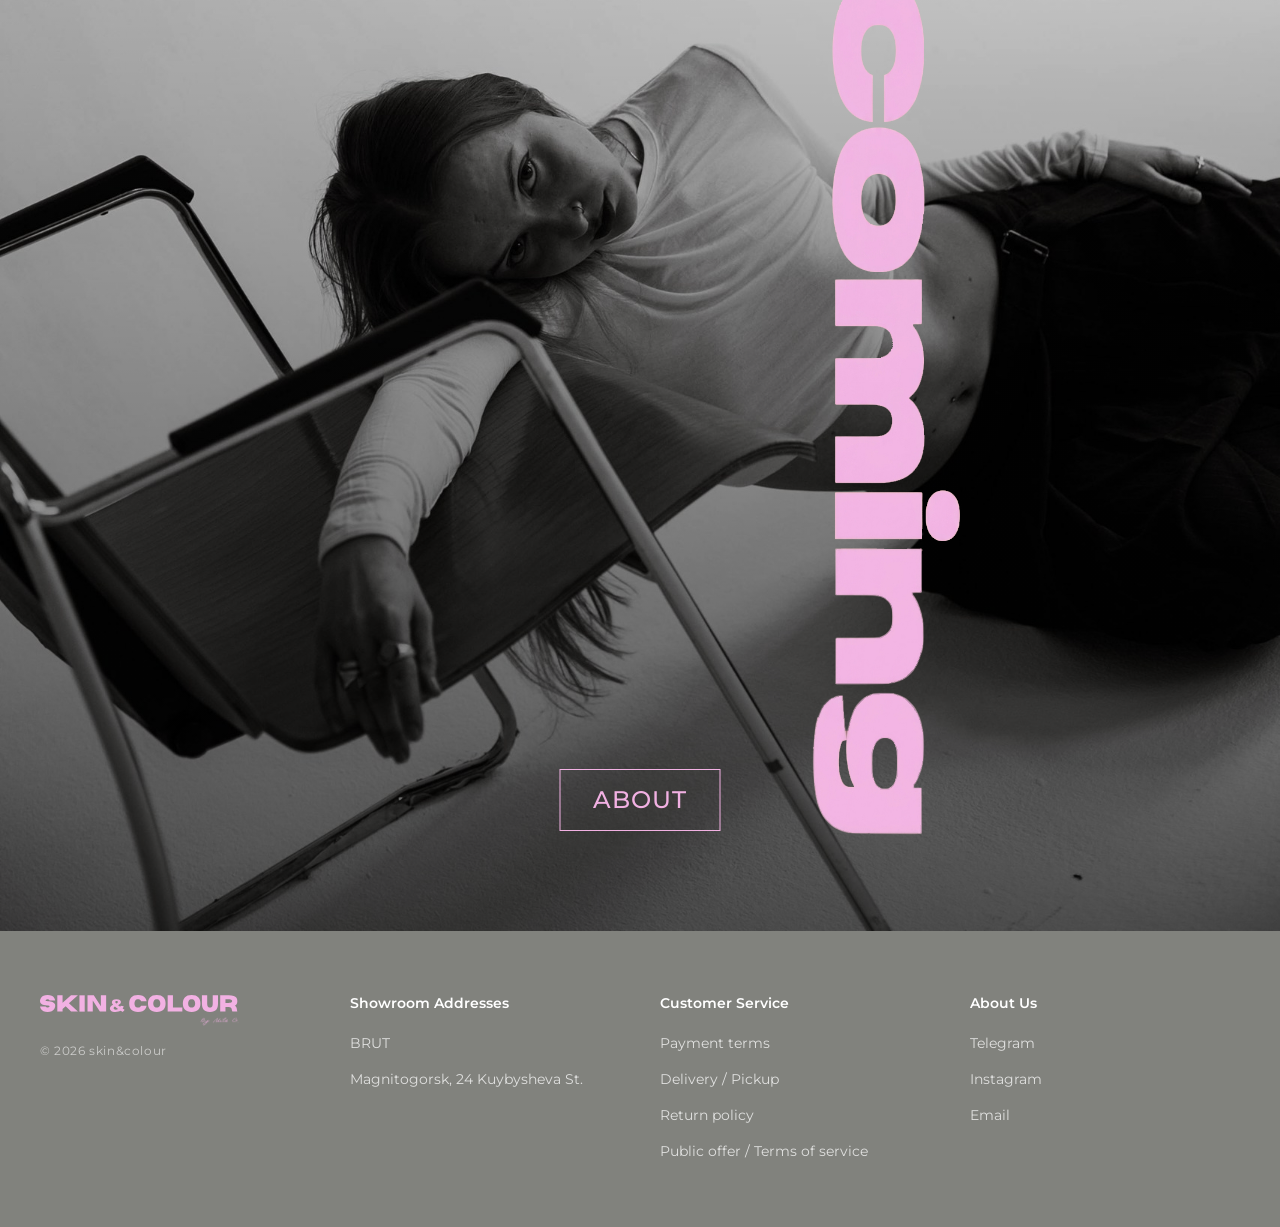
==== commit f3cd20e9: "feat: versao mobile" ====
--- a/index.html
+++ b/index.html
@@ -53,9 +53,9 @@
 
     <ul class="nav-drawer__nav" role="list">
       <li><a class="nav-drawer__link" href="index.html">Home</a></li>
+      <li><a class="nav-drawer__link" href="about.html">About</a></li>
+      <li><a class="nav-drawer__link" href="gallery.html">Gallery</a></li>
       <li><a class="nav-drawer__link" href="shop.html">Shop</a></li>
-      <li><a class="nav-drawer__link" href="gallery.html">Gallery</a></li>
-      <li><a class="nav-drawer__link" href="about.html">About</a></li>
       <li><a class="nav-drawer__link" href="contact.html">Contact</a></li>
     </ul>
   </nav>
@@ -69,6 +69,7 @@
         src="assets/Photos/IMG_2158_resized.jpg"
         alt="Detalhe de mão com anéis segurando uma planta"
         loading="eager"
+        
         fetchpriority="high"
       >
     </section>
@@ -97,12 +98,20 @@
         >
       </div>
       <div class="gallery__image-wrap">
-     <img
-        class="gallery__image "
-        src="assets/Photos/IMG_2027_resized.jpg"
-        alt="Retrato em preto e branco de mulher posando em ambiente interno"
-        loading="lazy"
-      >
+        <img
+          class="gallery__image"
+          src="assets/Photos/IMG_2027_resized.jpg"
+          alt="Retrato em preto e branco de mulher posando em ambiente interno"
+          loading="lazy"
+        >
+      </div>
+      <div class="gallery__image-wrap gallery__image-wrap--mobile">
+        <img
+          class="gallery__image"
+          src="assets/Photos/IMG_6992.JPG"
+          alt="Retrato em preto e branco de mulher posando em ambiente interno"
+          loading="lazy"
+        >
       </div>
       <div class="gallery__overlay">
         <a class="btn btn--outline" href="gallery.html">Gallery</a>
@@ -119,7 +128,9 @@
         >
            
       <div class="about__overlay">
-        <a class="btn btn--outline" href="about.html">About</a>
+        <img class="about__texto" src="assets/img/texto_mila.svg" alt="Witness the beautiful process of creative process">
+        <img class="about__becoming" src="assets/img/becoming.svg" alt="Becoming">
+        <a class="btn btn--outline about__cta" href="about.html">About</a>
       </div>
     </section>
 
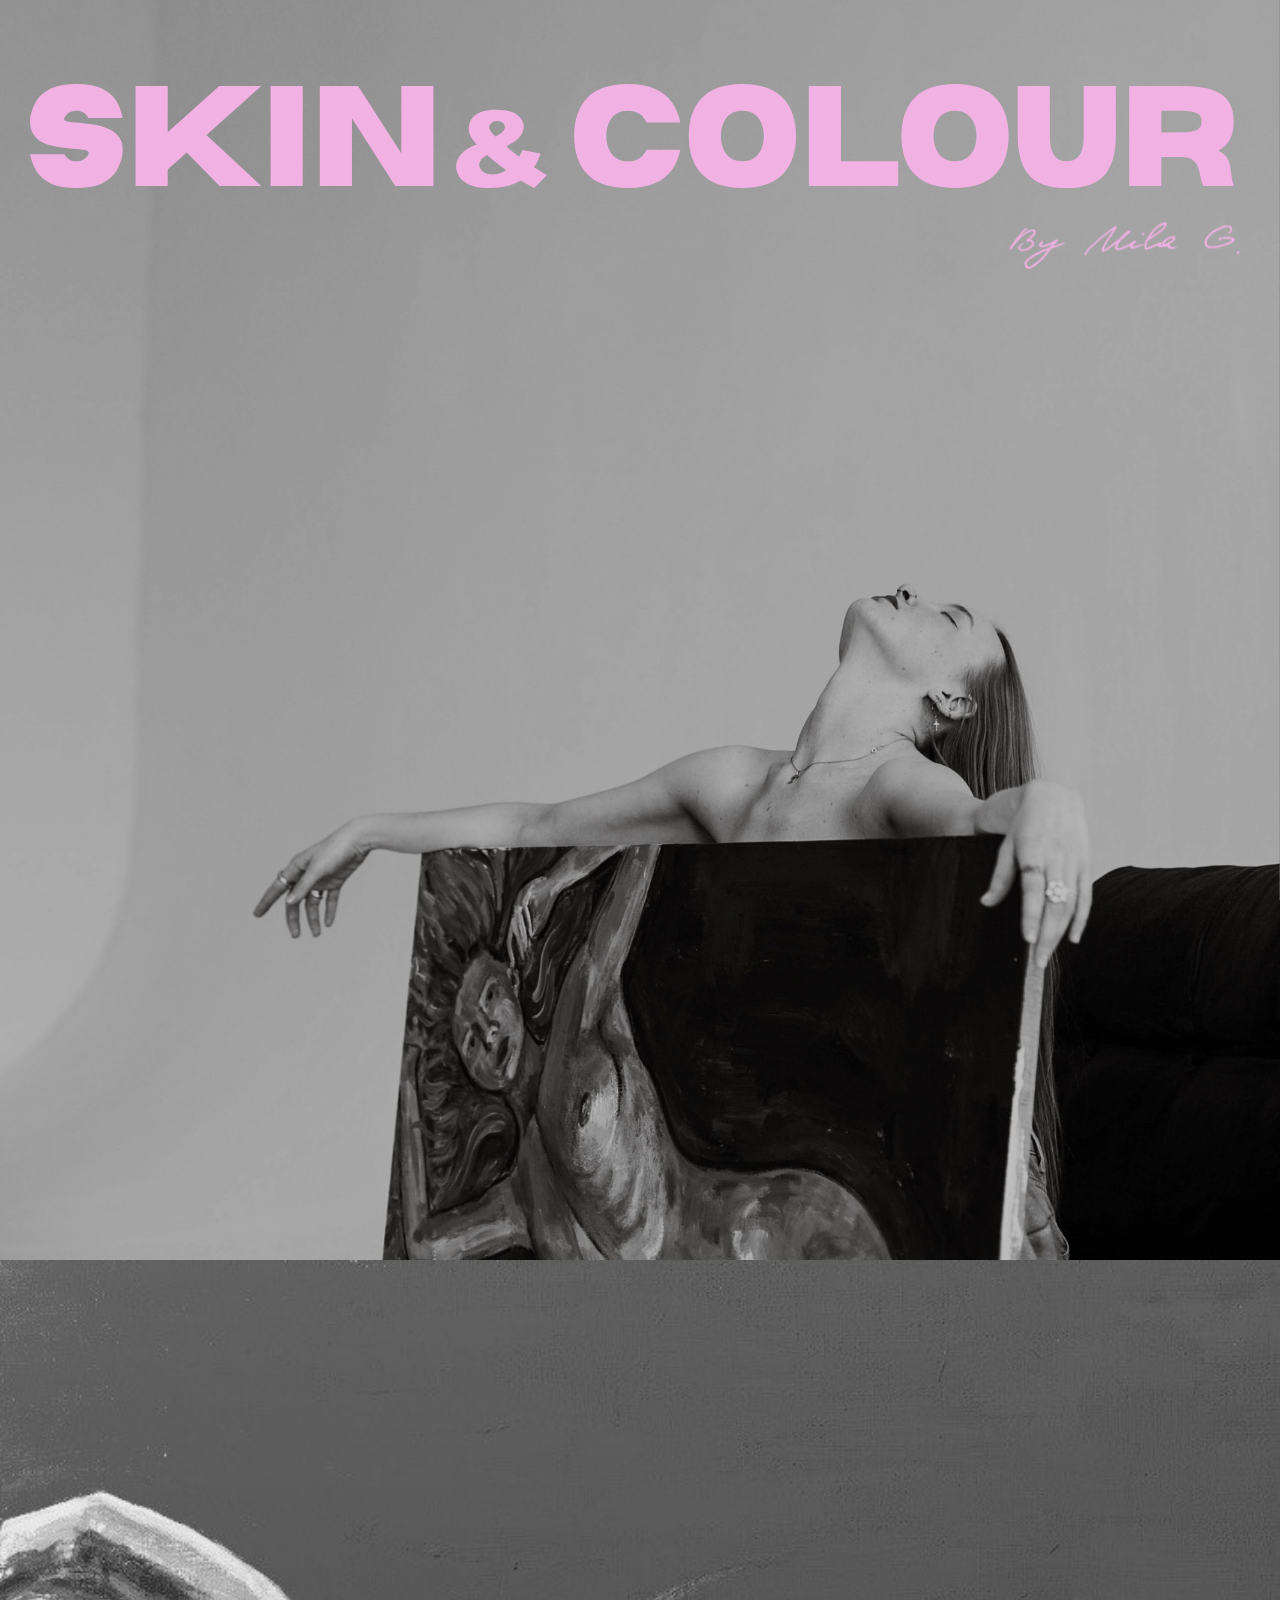
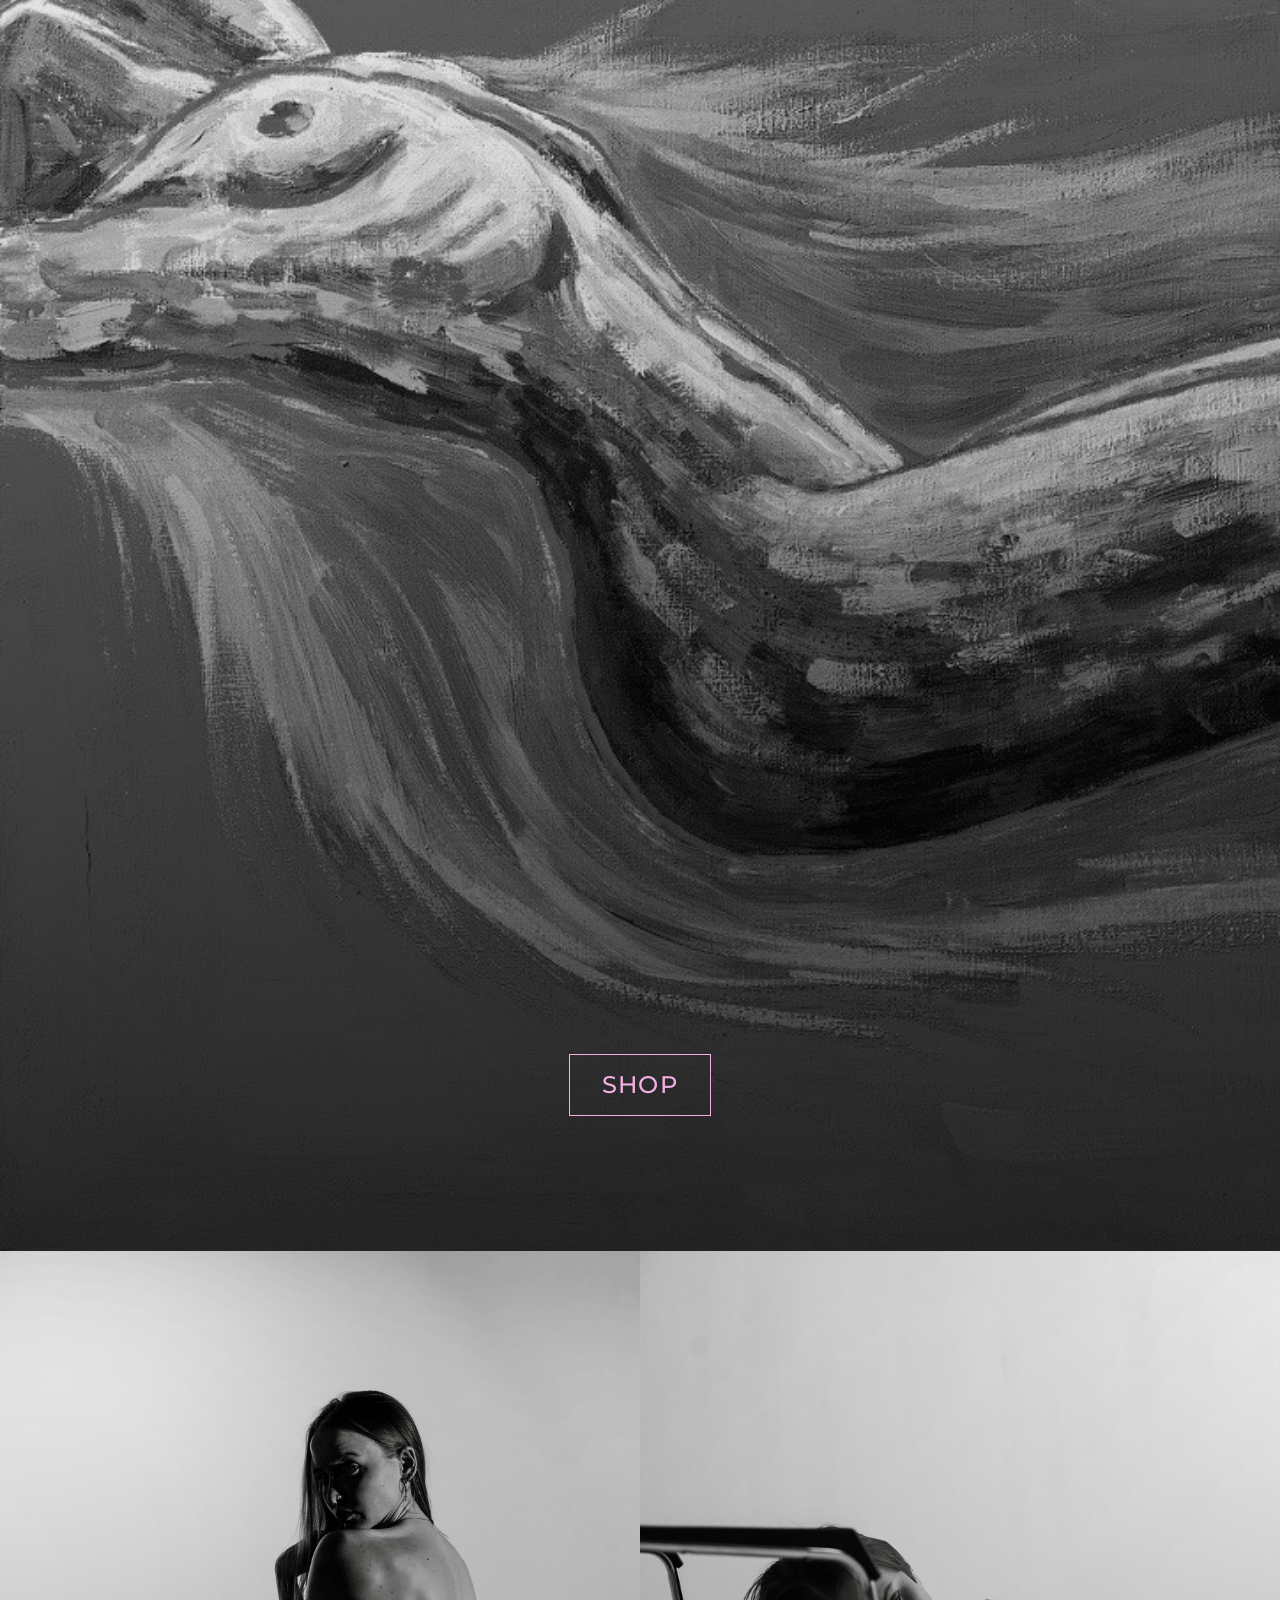
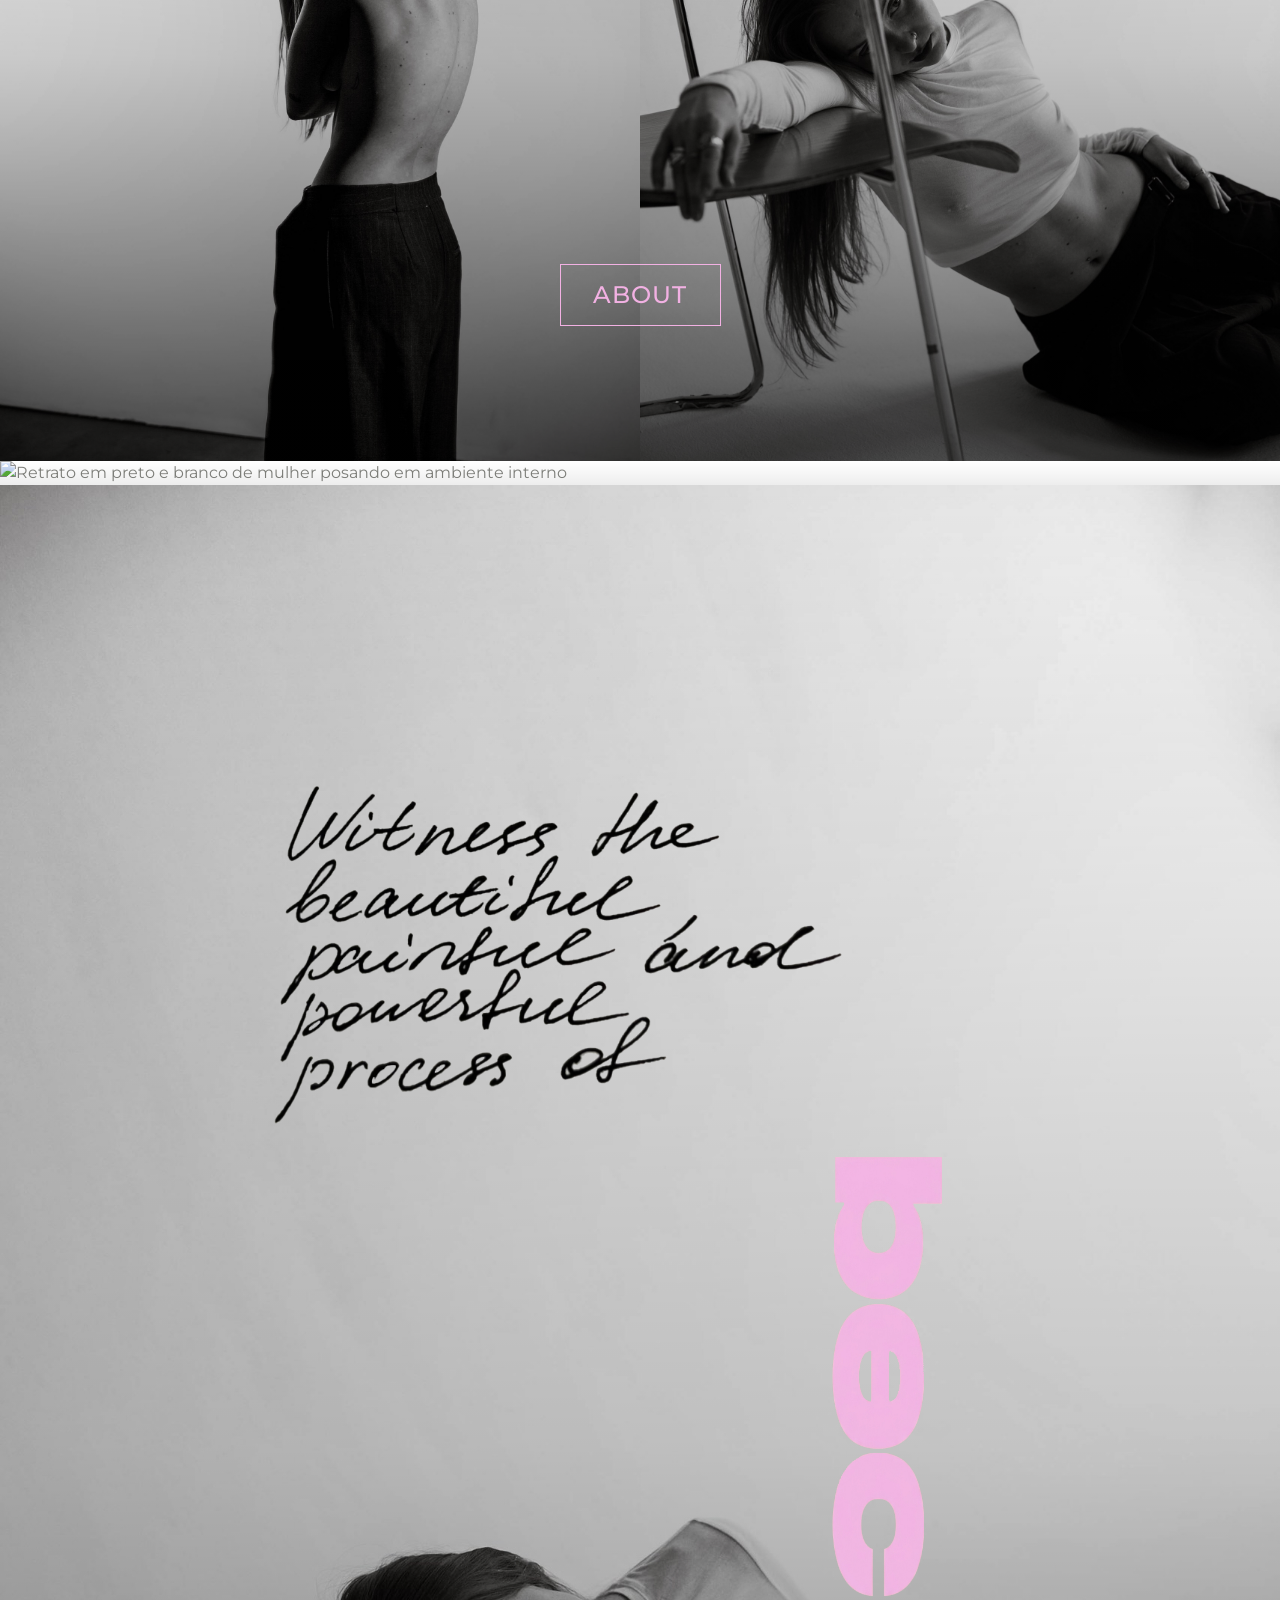
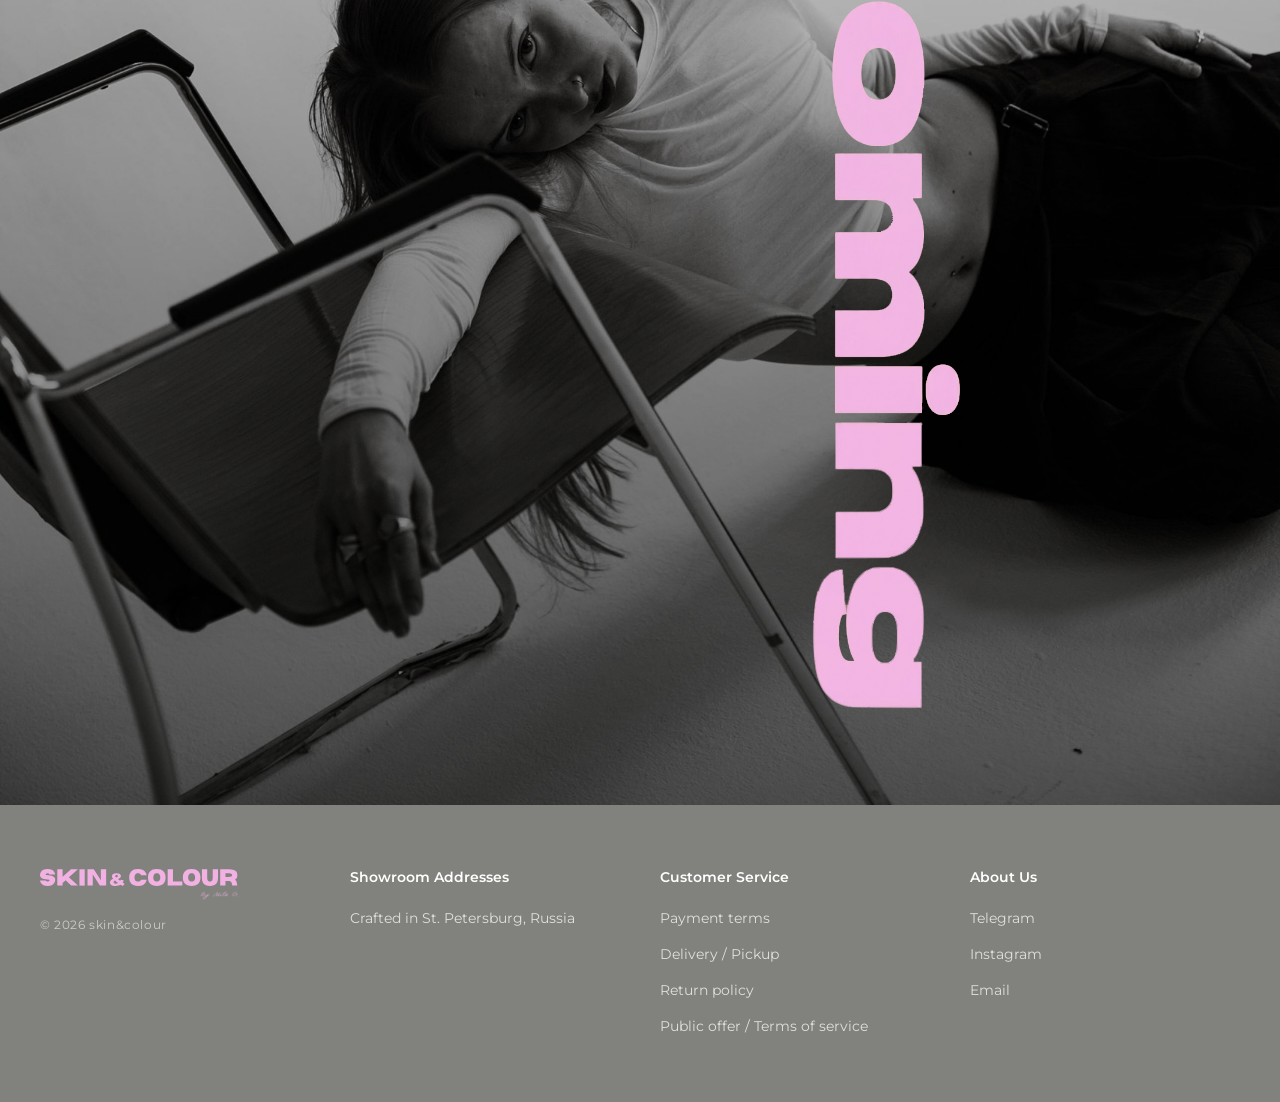
==== commit 3722d2d3: "feat: responsive" ====
--- a/index.html
+++ b/index.html
@@ -87,50 +87,53 @@
       </div>
     </section>
 
-    <!-- ===== GALLERY ===== -->
-    <section class="gallery" id="gallery" aria-label="Gallery">
-      <div class="gallery__image-wrap">
+    <!-- ===== ABOUT ===== -->
+    <section class="about" id="about" aria-label="About">
+      <div class="about__image-wrap">
         <img
-          class="gallery__image"
+          class="about__image"
           src="assets/Photos/IMG_2236_resized.jpg"
           alt="Retrato em preto e branco de mulher posando com vestido em ambiente interno"
           loading="lazy"
         >
       </div>
-      <div class="gallery__image-wrap">
+      <div class="about__image-wrap about__image-wrap--desktop-only">
         <img
-          class="gallery__image"
+          class="about__image"
           src="assets/Photos/IMG_2027_resized.jpg"
           alt="Retrato em preto e branco de mulher posando em ambiente interno"
           loading="lazy"
         >
       </div>
-      <div class="gallery__image-wrap gallery__image-wrap--mobile">
-        <img
-          class="gallery__image"
-          src="assets/Photos/IMG_6992.JPG"
-          alt="Retrato em preto e branco de mulher posando em ambiente interno"
-          loading="lazy"
-        >
+      <div class="about__overlay">
+        <a class="btn btn--outline about__cta" href="about.html">About</a>
       </div>
+    </section>
+
+    <!-- ===== GALLERY ===== -->
+    <section class="gallery" id="gallery" aria-label="Gallery">
+      <img
+        class="gallery__image"
+        src="assets/Photos/IMG_6992.JPG"
+        alt="Retrato em preto e branco de mulher posando em ambiente interno"
+        loading="lazy"
+      >
       <div class="gallery__overlay">
         <a class="btn btn--outline" href="gallery.html">Gallery</a>
       </div>
     </section>
 
-    <!-- ===== ABOUT ===== -->
-    <section class="about" id="about" aria-label="About">
+    <!-- ===== STORY (texto + becoming, sem botão) ===== -->
+    <section class="becoming" id="story" aria-label="Story">
       <img
-          class="about__image"
-          src="assets/Photos/IMG_2026_resized.jpg"
-          alt="Retrato em preto e branco de mulher posando em sofá"
-          loading="lazy"
-        >
-           
-      <div class="about__overlay">
+        class="becoming__image"
+        src="assets/Photos/IMG_2026_resized.jpg"
+        alt="Retrato em preto e branco de mulher posando em sofá"
+        loading="lazy"
+      >
+      <div class="becoming__overlay">
         <img class="about__texto" src="assets/img/texto_mila.svg" alt="Witness the beautiful process of creative process">
         <img class="about__becoming" src="assets/img/becoming.svg" alt="Becoming">
-        <a class="btn btn--outline about__cta" href="about.html">About</a>
       </div>
     </section>
 
@@ -151,8 +154,7 @@
     <div class="footer__col">
       <h3 class="footer__col-title">Showroom Addresses</h3>
       <ul class="footer__col-list" role="list">
-        <li><span class="footer__link">BRUT</span></li>
-        <li><span class="footer__link">Magnitogorsk, 24 Kuybysheva St.</span></li>
+        <li><span class="footer__link">Crafted in St. Petersburg, Russia</span></li>
       </ul>
     </div>
 
@@ -173,7 +175,7 @@
       <ul class="footer__col-list" role="list">
         <li><a class="footer__link" href="#">Telegram</a></li>
         <li><a class="footer__link" href="#">Instagram</a></li>
-        <li><a class="footer__link" href="#">Email</a></li>
+        <li><a class="footer__link" href="mailto:mila.g.studios@gmail.com">Email</a></li>
       </ul>
     </div>
 
--- a/assets/css/main.css
+++ b/assets/css/main.css
@@ -10,6 +10,7 @@
 @import 'components/shop.css';
 @import 'components/gallery.css';
 @import 'components/about.css';
+@import 'components/becoming.css';
 @import 'components/footer.css';
 
 @import 'pages/about-page.css';
